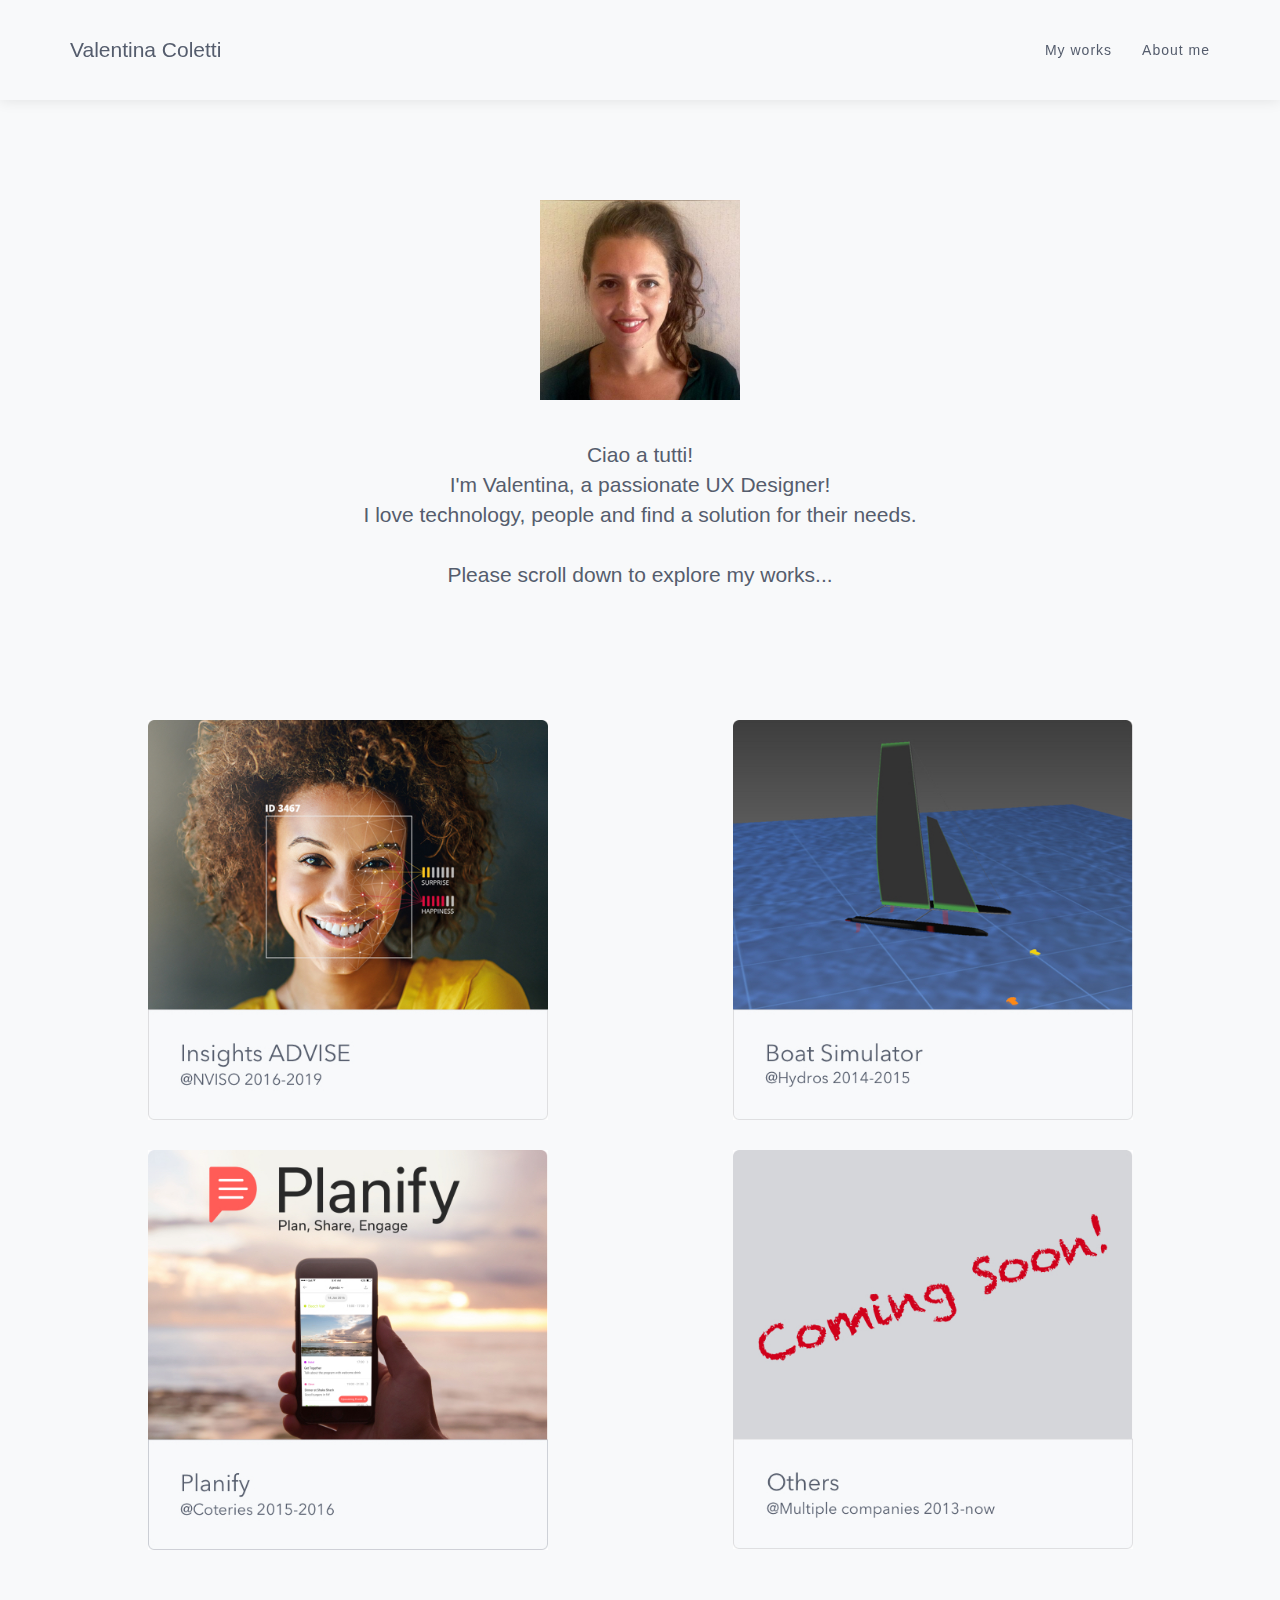
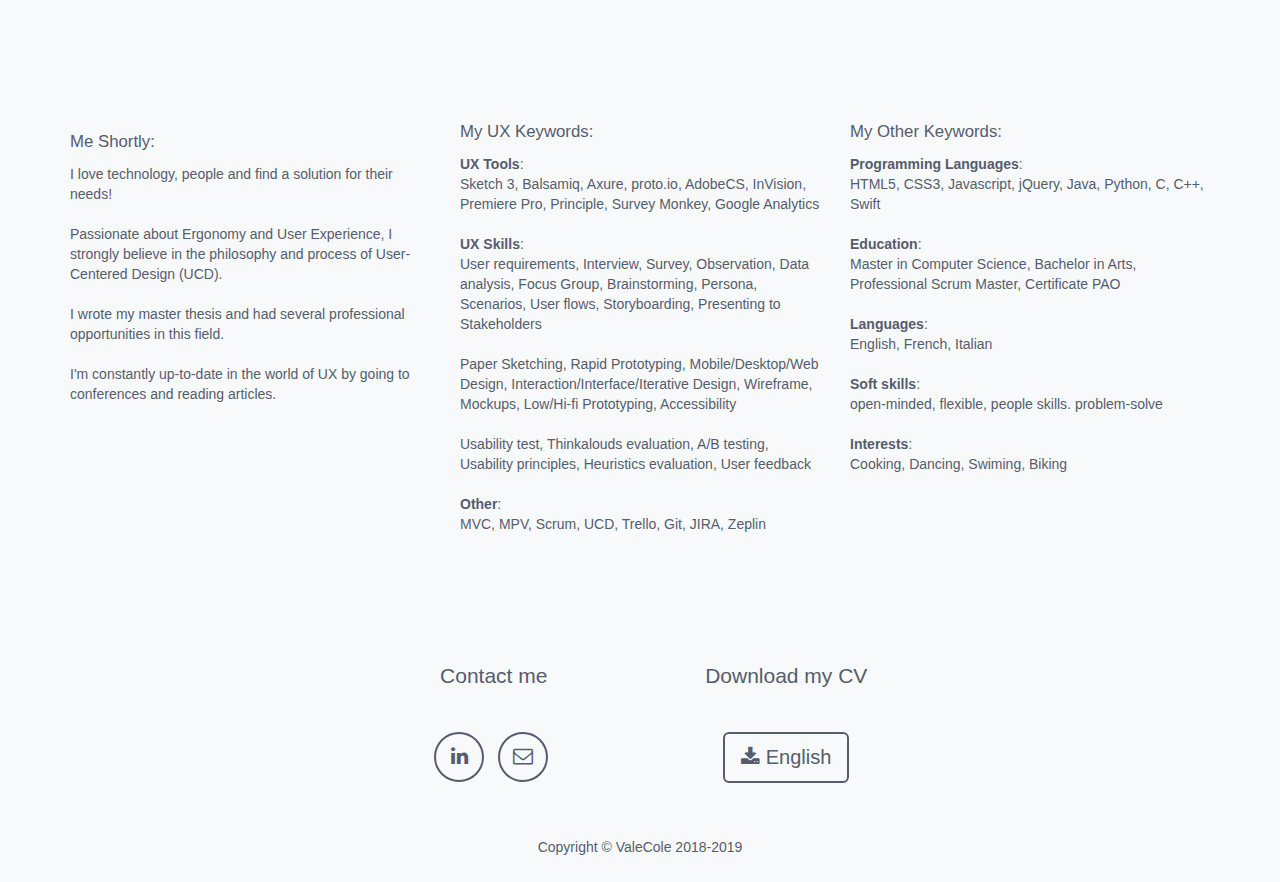
==== index.html @ 268b9daa "text correction" ====
<!DOCTYPE html>
<html lang="en">

<head>

    <meta charset="utf-8">
    <meta http-equiv="X-UA-Compatible" content="IE=edge">
    <meta name="viewport" content="width=device-width, initial-scale=1">
    <meta name="description" content="">
    <meta name="author" content="">

    <title>Valentina Coletti</title>

    <!-- Bootstrap Core CSS -->
    <link href="vendor/bootstrap/css/bootstrap.min.css" rel="stylesheet">

    <!-- Theme CSS -->
    <link href="css/freelancer.css" rel="stylesheet">

    <!-- Custom Fonts -->
    <link href="vendor/font-awesome/css/font-awesome.min.css" rel="stylesheet" type="text/css">
    <link href="https://fonts.googleapis.com/css?family=Montserrat:400,700" rel="stylesheet" type="text/css">
    <link href="https://fonts.googleapis.com/css?family=Lato:400,700,400italic,700italic" rel="stylesheet" type="text/css">

    <!-- HTML5 Shim and Respond.js IE8 support of HTML5 elements and media queries -->
    <!-- WARNING: Respond.js doesn't work if you view the page via file:// -->
    <!--[if lt IE 9]>
        <script src="https://oss.maxcdn.com/libs/html5shiv/3.7.0/html5shiv.js"></script>
        <script src="https://oss.maxcdn.com/libs/respond.js/1.4.2/respond.min.js"></script>
        <![endif]-->
    <script>
      (function(i,s,o,g,r,a,m){i['GoogleAnalyticsObject']=r;i[r]=i[r]||function(){
      (i[r].q=i[r].q||[]).push(arguments)},i[r].l=1*new Date();a=s.createElement(o),
      m=s.getElementsByTagName(o)[0];a.async=1;a.src=g;m.parentNode.insertBefore(a,m)
      })(window,document,'script','https://www.google-analytics.com/analytics.js','ga');

      ga('create', 'UA-87946985-1', 'auto');
      ga('send', 'pageview');
    </script>

    </head>

    <body id="page-top" class="index">

        <!-- Navigation -->
        <nav id="mainNav" class="navbar navbar-default navbar-fixed-top navbar-custom">
            <div class="container">
                <!-- Brand and toggle get grouped for better mobile display -->
                <div class="navbar-header page-scroll">
                    <button type="button" class="navbar-toggle" data-toggle="collapse" data-target="#bs-example-navbar-collapse-1">
                        <span class="sr-only">Toggle navigation</span>  <i class="fa fa-bars"></i>
                    </button>
                    <a class="navbar-brand" href="#page-top">Valentina Coletti</a>
                </div>

                <!-- Collect the nav links, forms, and other content for toggling -->
                <div class="collapse navbar-collapse" id="bs-example-navbar-collapse-1">
                    <ul class="nav navbar-nav navbar-right">
                        <li class="hidden">
                            <a href="#page-top"></a>
                        </li>
                        <li class="page-scroll">
                            <a href="#portfolio">My works</a>
                        </li>
                        <li class="page-scroll">
                            <a href="#about">About me</a>
                        </li>
                    </ul>
                </div>
                <!-- /.navbar-collapse -->
            </div>
            <!-- /.container-fluid -->
        </nav>

        <!-- Header -->
        <header>
            <div class="container">
              <div class="row">
                <div class="col-lg-12">
                  <div class="wrapper">
                    <img height="200" width="200" class="img-responsive" src="img/profile.png" alt="">
                  </div>
                </div>
              </div>
                <div class="row">
                    <div class="col-lg-12">
                        <div class="intro-text">
                          <br>
                                    <span class="name">Ciao a tutti! <br>
                                    I'm Valentina, a passionate UX Designer!<br>
                                    I love technology, people and find a solution for their needs.<br><br>
                                    Please scroll down to explore my works...
                                  </span>
                            </div>
                      </div>
                </div>
            </div>
        </header>

        <!-- Portfolio Grid Section -->
        <section id="portfolio">
            <div class="container">

                <div class="row">
                    <div class="col-xs-12 col-sm-6 portfolio-item">
                        <a href="#portfolioModal1" class="portfolio-link" data-toggle="modal">
                            <div class="caption">
                                <div class="caption-content">
                                    <i class="fa fa-search-plus fa-3x"></i>
                                </div>
                            </div>
                            <img src="img/tabs/nviso.jpg" class="img-responsive" alt="">
                        </a>
                    </div>
                    <div class="col-xs-12 col-sm-6 portfolio-item">
                        <a href="#portfolioModal2" class="portfolio-link" data-toggle="modal">
                            <div class="caption">
                                <div class="caption-content">
                                    <i class="fa fa-search-plus fa-3x"></i>
                                </div>
                            </div>
                            <img src="img/tabs/hydros.jpg" class="img-responsive" alt="">
                        </a>
                    </div>
                    <div class="col-xs-12 col-sm-6 portfolio-item">
                        <a href="#portfolioModal3" class="portfolio-link" data-toggle="modal">
                            <div class="caption">
                                <div class="caption-content">
                                    <i class="fa fa-search-plus fa-3x"></i>
                                </div>
                            </div>
                            <img src="img/tabs/planify.jpg" class="img-responsive" alt="">
                        </a>
                    </div>
                    <div class="col-xs-12 col-sm-6 portfolio-item">
                        <div class="portfolio-link">

                            <img src="img/tabs/others.jpg" class="img-responsive" alt="">
                        </div>
                    </div>
                </div>
            </div>
        </section>

        <!-- About Section -->
        <section class="success" id="about">
            <div class="container">
                <div class="row">
                    <div class="col-lg-12 text-center">
                        <br><br>
                    </div>
                </div>
                <div class="row">
                    <div class="col-lg-4">
                        <p>
                            <p>Me Shortly:</p>
                            I love technology, people and find a solution for their needs!<br><br>
                            Passionate about Ergonomy and User Experience, I strongly believe in the philosophy and process of User-Centered Design (UCD). <br><br>
                            I wrote my master thesis and had several professional opportunities in this field.<br><br>
                            I'm constantly up-to-date in the world of UX by going to conferences and reading articles.
                        </p>
                    </div>
                    <div class="col-lg-4">
                        <p>My UX Keywords:</p>
                        <b class="less">UX Tools</b>: <br>Sketch 3, Balsamiq, Axure, proto.io, AdobeCS, InVision, Premiere Pro, Principle, Survey Monkey, Google Analytics<br><br>
                        <b class="less">UX Skills</b>: <br>User requirements, Interview, Survey, Observation, Data analysis, Focus Group, Brainstorming, Persona, Scenarios, User flows, Storyboarding, Presenting to Stakeholders<br><br>
                        Paper Sketching, Rapid Prototyping, Mobile/Desktop/Web Design, Interaction/Interface/Iterative Design, Wireframe, Mockups, Low/Hi-fi Prototyping, Accessibility <br><br>
                        Usability test, Thinkalouds evaluation, A/B testing, Usability principles, Heuristics evaluation, User feedback<br><br>
                        <b class="less">Other</b>:<br> MVC, MPV, Scrum, UCD, Trello, Git, JIRA, Zeplin
                       </p>
                    </div>
                    <div class="col-lg-4">
                      <p>My Other Keywords:</p>
                      <b class="less">Programming Languages</b>:<br> HTML5, CSS3, Javascript, jQuery, Java, Python, C, C++, Swift<br><br>
                      <b class="less">Education</b>:<br> Master in Computer Science, Bachelor in Arts, Professional Scrum Master, Certificate PAO<br><br>
                      <b class="less">Languages</b>:<br> English, French, Italian<br><br>
                      <b class="less">Soft skills</b>:<br> open-minded, flexible, people skills. problem-solve<br><br>
                      <b class="less">Interests</b>:<br> Cooking, Dancing, Swiming, Biking<br><br>
                    </div>
            </div>
        </div>
    </section>

    <!-- Footer -->
    <footer class="text-center">
        <div class="footer-above">
            <div class="container">
                <div class="row">
                  <div class="col-lg-3">
                    </div>
                    <div class="col-lg-3">
                        <h3>Contact me</h3>
                        <ul class="list-inline">
                            <li>
                                <a href="https://ch.linkedin.com/in/valentina-coletti" target="_blank" class="btn-social btn-outline"><i class="fa fa-fw fa-linkedin"></i></a>
                            </li>
                            <li>
                                <a href="mailto:valentina.coletti14@gmail.com" class="btn-social btn-outline"><i class="fa fa-fw fa-envelope-o"></i></a>
                            </li>
                        </ul>
                    </div>

                    <div class="col-lg-3">
                       <h3>Download my CV</h3>
                       <a href="img/CV_Valentina_Coletti.pdf" target="_blank" class="btn btn-lg btn-outline">
                          <i class="fa fa-download"></i> English
                        </a>
                      </div>
                </div>
            </div>
        </div>
        <div class="footer-below">
            <div class="container">
                <div class="row">
                    <div class="col-lg-12">
                      <br>
                        Copyright &copy; ValeCole 2018-2019
                    </div>
                </div>
            </div>
        </div>
    </footer>

    <!-- Scroll to Top Button (Only visible on small and extra-small screen sizes) -->
    <div class="scroll-top page-scroll hidden-sm hidden-xs hidden-lg hidden-md">
        <a class="btn btn-primary" href="#page-top">
            <i class="fa fa-chevron-up"></i>
        </a>
    </div>

    <!-- Portfolio Modals -->
    <div class="portfolio-modal modal fade" id="portfolioModal1" tabindex="-1" role="dialog" aria-hidden="true">
        <div class="modal-content">
            <div class="close-modal" data-dismiss="modal">
                <div class="lr">
                    <div class="rl">
                    </div>
                </div>
            </div>
            <div class="container">
                <div class="row">
                    <div class="col-lg-8 col-lg-offset-2">
                        <div class="modal-body">

                          <div class="container">
                              <div class="row">
                                <div class="col-xs-12 col-sm-3">
                                  <img src="img/works/nviso/nviso1.jpg" class="img-responsive" alt="">
                                </div>
                                <div class="col-xs-12 col-sm-9">
                                  <h2>Insights ADVISE</h2>
                                  <h4>@NVISO </h4>
                                  <h4>EPFL Innovation Park (Lausanne, Switzerland)</h4>
                                  <h4>2016-2019</h4>
                                </div>
                              </div>
                            </div>

                            <hr>
                            <h5>THE COMPANY</h5>
                              <p>
                                <a href ="https://www.nviso.ai/">NVISO</a> is a company based at the EPFL Innovation Park of Lausanne (Switzerland). It provides AI solutions that can sense, comprehend and act upon human behavior using emotion analytics.<br>
                                One of the applications that was developed internally is <a href ="https://www.nviso.ai/en/insights-advise">Insights ADVISE</a>. It a unique fintech solution that uses AI and an ordinary webcam or smartphone to capture facial expressions in real-time as users watch a video about a variety of financial issues. At the end of the experience, it delivers a personalized report that allows users (investors and financial advisors) to make better financial decisions based on how investors feel about their finances.
                                <br>
                                It was successfully deployed by the Bank of New Zealand. Over 200,000 people, more than six percent of the country’s adult population, participated. After the project was finished, there were significant improvements: the bank rose from fifth place to second in the national rankings in terms of being considered a good place for clients to manage their money.
                              </p>
                              <br>
                              <h5>THE OBJECTIVE</h5>
                              <p>
                                Insights ADVISOR, previously named EmotionAdvisor, was a Flash-based web application composed of one element called “Experience”. The users could answer a few simple questions about themselves and their priorities and watch a short video while the system captured their facial expressions. At the end the system created their personalized report, which they could either keep to themselves, or share with their advisor.<br>
                                The objective of NVISO was to take EmotionAdvisor to the next level by providing a more complete fintech solution where companies could manage the data collected from their clients and generate leads. A client (an American company of financial advisors) was interested in investing time, budget and their expertise to develop the product with NVISO.
                              </p>
                              <br>
                              <h5>MY ROLE</h5>
                              <p>
                                I was hired to help NVISO conceive the user experience of the new version of EmotionAdvisor and to manage the project, including interaction with all stakeholders (target users, client, developers, marketing team, graphic designer and so on).
                              </p>
                              <br>
                              <h5>THE TEAM</h5>
                              <p>
                                The project team varied over time but on average it was composed of a graphic designer, eight developers, one QA, three marketing, a technical project manager and myself. Most of the team was working remotely. I was the only one responsible for the UX aspect. Only few people knew a little what UX design is about.
                              </p>
                              <br>
                              <h5>THE APPROACH</h5>
                              <p>
                                To accomplish my tasks, I put in place the User-Centered Design (UCD) process in Scrum methodology with the help of JIRA management tool.
                              </p>
                              <br>
                              <h6>User Research</h6>
                              <p>
                                I began the project when the clients and NVISO had already some ideas on the needs and features the new version of EmotionAdvisor had to have. The first phase was mainly discussions with client and some target users about the features to add. We had multiple conference calls and whiteboarding sessions.<br>
                                Final target users were clients (investors), financial advisors and the financial companies (such as banks, financial advisor groups, insurances and so on).
                                <br>
                                After going through all of their feature requests, we were able to identify their most important needs and could finally define the use cases, scenarios and user flows which were used as the reference to focus and develop features.
                                <br><br>
                                Here some examples:
                                <br><br>
                                <div class="container">
                                    <div class="row">
                                      <div class="col-xs-12 col-sm-7">
                                        <img src="img/works/nviso/nviso2.jpg" alt="" class="img-responsive">
                                      </div>
                                    </div>
                                    <div class="row">
                                      <div class="col-xs-12 col-sm-7">
                                        <img src="img/works/nviso/nviso3.jpg" alt="" class="img-responsive">
                                      </div>
                                    </div>
                                    <div class="row">
                                      <div class="col-xs-12 col-sm-7">
                                        <img src="img/works/nviso/nviso4.jpg" alt="" class="img-responsive">
                                      </div>
                                    </div>
                                </div>
                              </p>
                              <br>
                              <h6>Prototyping</h6>
                              <p>
                                From the previous findings I began to create wireframes and prototypes with MS Visio, Sketch, Adobe Suite, InVision and proto.io. As I was constantly in contact with each stakeholder, I was able to create a proposal that considered each aspect: business requirements, as well astechnical feasibility and limitations. The wireframes/prototypes were the visual basics where we could begin the discussion and that made sure that each stakeholder was on the same line.
                                <br><br>
                                Here some examples:
                                <br><br>
                                <div class="container">
                                    <div class="row">
                                      <div class="col-xs-12 col-sm-7">
                                        <img src="img/works/nviso/nviso5.jpg" alt="" class="img-responsive">
                                      </div>
                                    </div>
                                    <div class="row">
                                      <div class="col-xs-12 col-sm-7">
                                        <img src="img/works/nviso/nviso6.jpg" alt="" class="img-responsive">
                                      </div>
                                    </div>
                                    <div class="row">
                                      <div class="col-xs-12 col-sm-7">
                                        <img src="img/works/nviso/nviso7.jpg" alt="" class="img-responsive">
                                      </div>
                                    </div>
                                    <div class="row">
                                      <div class="col-xs-12 col-sm-7">
                                        <img src="img/works/nviso/nviso8.jpg" alt="" class="img-responsive">
                                      </div>
                                    </div>
                                    <div class="row">
                                      <div class="col-xs-12 col-sm-7">
                                        <img src="img/works/nviso/nviso9.jpg" class="img-responsive">
                                      </div>
                                    </div>
                                    <div class="row">
                                      <div class="col-xs-12 col-sm-7">
                                        <img src="img/works/nviso/nviso10.jpg" alt="" class="img-responsive">
                                      </div>
                                    </div>
                                    <div class="row">
                                      <div class="col-xs-12 col-sm-7">
                                        <img src="img/works/nviso/nviso11.jpg" alt="" class="img-responsive">
                                      </div>
                                    </div>
                                </div>
                              </p>
                              <br>
                              <h6>User Evaluations</h6>
                              <p>
                                I organized multiple user evaluation sessions in different ways such as remotely, in a bank and in the office. The user flows were tested by the target users with clickable prototypes created in proto.io.
                                <br><br>
                                Here a small example:
                                <div class="embed-responsive embed-responsive-16by9">
                                  <iframe class="embed-responsive-item" src="img/works/nviso/nvisoEvaluation.mp4" allowfullscreen></iframe>
                                  <script type="text/javascript">
                                  /* play video twice as fast */
                                  document.getElementById("nvisoEvaluation").playbackRate = 2.0;
                                  </script>
                                </div>
                                <br><br>
                                <p>
                                They accomplished tasks while think-aloud and at the end I asked questions. In this way, I could collect feedbacks which were a precious resource that helped me to improve the prototype for the next iteration.
                              </p>
                              <br>
                              <h6>Development and final product</h6>
                              <p>
                                Each time a prototype was agreed, I had contact with the graphic designer who created a pixel perfect PSD file (Photoshop). The latter was part of the package that was transmitted to the developers along with the specifications of it. Before they began to develop, I made them a presentation of the whole piece of system that they were about to develop to make sure they understood what was required. Then, during the development, I was in regular contact with them to answer questions and make a clear and neat description before they dived into the details.
                                <br><br>
                                Here some screenshots of the final product:
                                <br><br>
                                <div class="container">
                                    <div class="row">
                                      <div class="col-xs-12 col-sm-7">
                                        <img src="img/works/nviso/nviso12.jpg" alt="" class="img-responsive">
                                      </div>
                                    </div>
                                    <div class="row">
                                      <div class="col-xs-12 col-sm-7">
                                        <img src="img/works/nviso/nviso13.jpg" alt="" class="img-responsive">
                                      </div>
                                    </div>
                                    <div class="row">
                                      <div class="col-xs-12 col-sm-7">
                                        <img src="img/works/nviso/nviso14.jpg" alt="" class="img-responsive">
                                      </div>
                                    </div>
                                    <div class="row">
                                      <div class="col-xs-12 col-sm-7">
                                        <img src="img/works/nviso/nviso15.jpg" alt="" class="img-responsive">
                                      </div>
                                    </div>
                                    <div class="row">
                                      <div class="col-xs-12 col-sm-7">
                                        <img src="img/works/nviso/nviso16.jpg" alt="" class="img-responsive">
                                      </div>
                                    </div>
                                    <div class="row">
                                      <div class="col-xs-12 col-sm-7">
                                        <img src="img/works/nviso/nviso17.jpg" alt="" class="img-responsive">
                                      </div>
                                    </div>
                                    <div class="row">
                                      <div class="col-xs-12 col-sm-7">
                                        <img src="img/works/nviso/nviso18.jpg" alt="" class="img-responsive">
                                      </div>
                                    </div>
                                </div>
                              </p>
                              <br>
                              <h5>OUTCOME</h5>
                              <p>
                                EmotionAdvisor upper version is now called <a href ="https://insightsadvisedemo.nviso.ai">Insights ADVISE</a>. It has additional components other than the initial “Experience”: Dashboards, Landing Page, iOS app, Email and multiple Reports. It is currently ready to be deployed and used by the members of the American company that invested in its development.
                              </p>
                              <br>
                              <h5>LEARNINGS</h5>
                              <p>
                                <b class="lessless">Raise awareness about UX.</b><br>
                                In this project, a big challenge for me was to be sure that UX design was considered and accepted by the other members of the team as they had never had occasion to include it in their projects in the past. They cared about the project as much as I did and they wanted to be convinced about what everybody’s efforts actually contributed to the product. It took some months of concrete examples to convince the team about the positive impact of UX. This motivated me to make more efforts, to be humble and confident. Furthermore, it was a good exercise before pitching to the other stakeholders such as the client, sometimes not convinced about proposals that were different from what they expected. Thanks to the concrete arguments found from users’ feedbacks, we could easily find a solution that fitted for all parties.
                                <br><br>
                                <b class="lessless">Importance of visual support.</b><br>
                                One key learning is always using visual representation of what I am talking about. only in this way could the discussion with multiple people (meaning different personalities, point of views, brains, experiences, roles,…) be efficient and productive.
                                <br><br>
                                <b class="lessless">Development of adaptable communication.</b><br>
                                 Working for NVISO allowed me to develop some skills that are related to my personality and my work attitude. In fact, thanks to my social and communicative nature and to my technical knowledge, I could efficiently collaborate with people that have different job positions than mine such as developers, graphic designers, QA, marketing, and also with clients with whom I also practiced presenting and defending my proposals.
                                <br><br>
                                <b class="lessless">Dubai.</b><br>
                                 With NVISO I had also the great opportunity to go to Dubai (United Arab Emirates) where I could help the marketing team develop the business in the Middle East, while at the same time keep on developing Insights ADVISE.
                              </p>
                              <br>
                                  <div class="row">
                                      <img src="img/works/nviso/nviso19.jpg" alt="" class="img-responsive center">
                                  </div>
                            </div>
                    </div>
                </div>
            </div>
        </div>
    </div>
</div>
<div class="portfolio-modal modal fade" id="portfolioModal2" tabindex="-1" role="dialog" aria-hidden="true">
    <div class="modal-content">
        <div class="close-modal" data-dismiss="modal">
            <div class="stick">
              <div class="lr">
                  <div class="rl">
                  </div>
              </div>
            </div>
        </div>
        <div class="container">
            <div class="row">
                <div class="col-lg-8 col-lg-offset-2">
                    <div class="modal-body">

                      <div class="container">
                          <div class="row">
                            <div class="col-xs-12 col-sm-3">
                              <img src="img/works/hydros/hydros1.jpg" alt="" class="img-responsive">
                            </div>
                            <div class="col-xs-12 col-sm-9">
                              <h2>BOAT SIMULATOR</h2>
                              <h4>@Hydros Innovation</h4>
                              <h4>EPFL Innovation Park (Lausanne, Switzerland)</h4>
                              <h4>2014-2015</h4>
                            </div>
                          </div>
                        </div>

                        <hr>
                        <h5>THE COMPANY</h5>
                          <p>
                            <a href ="http://www.hydros.ch">Hydros Innovation</a> is a company based at the EPFL Innovation Park of Lausanne (Switzerland) specialized in the energy efficiency of ships. Its team of engineers and mathematicians developed a software in C++, a boat simulator (please have a look   <a href ="http://www.hydros.ch/en/hydros-innovation/expertise/item/static-and-dynamic-simulation.html">here</a> and <a href ="http://www.hydros.ch/en/hydros-innovation/expertise/item/software-design.html">here</a>), that helped them save time in design quality. Thanks to this expertise, Hydros has been present at the America's Cup since 2011.
                          </p>
                          <br>
                          <h5>THE OBJECTIVE</h5>
                          <p>
                            The boat simulator had already a user interface but there were usability problems. A clear example was the fact that when naval architects or engineers had simply to modify a parameter of the boat (i.e. the sail height), they needed to open a very long XML file, find the tag representing the right parameter, modify it, save the file and recompile it.
                            </p>
                            <div class="row">
                              <div class="col-xs-12 col-sm-12">
                                <img src="img/works/hydros/hydros2.jpg" alt="" class="img-responsive center">
                                </div>
                            </div>
                            <p>
                            This was clearly feasible if they were dealing with one or two modifications of a simple boat, but when it was a matter of more modifications and of a complex boat, which was the most common case, it was easily causing mistakes and big waste of time.
                            <br>
                            Then, the more the software evolved, the more functionalities were added and the existing one were improved.
                            Another issue was that the boat simulator interface was written in a complicated development library (WxWidget) with little documentation and poorly maintained.
                          </p>
                          <br>
                          <h5>MY ROLE</h5>
                          <p>
                            I was hired to redesign the boat simulator user interface in terms of UX to help the users to use it in a performant and quick way. In addition, my task was also to change its development library (Qt).
                          </p>
                          <br>
                          <h5>THE TEAM</h5>
                          <p>
                            The Boat Design Team was composed by naval engineers, naval architects and mathematicians with programming skills. One person was responsible for the implementation of the boat simulator and I was the only one responsible for the UX aspect. The team had a vague idea about UX design. We were working in an open space office.
                          </p>
                          <br>
                          <h5>THE APPROACH</h5>
                          <p>
                            To accomplish my tasks, I put in place the User-Centered Design (UCD) process in Scrum methodology to be focused on creating an MVP that met the user’s core need. In fact, I created 2-weeks sprints that covered the whole project (with plenty of post-it, yeah!). But before all, I introduced UX Design to my colleagues to raise their awareness of it. This created a very constructive mindset for the positive achievement of the project.
                          </p>
                          <br>
                          <h6>User Research</h6>
                          <p>
                            I began to know the users and their needs by using methods such as individual interviews, focus group and observation. As the final users were literally my “deskmate”, I fortunately had easy access to their daily work. In fact, I observed and followed physically the design process from the start to the end. This allowed me to understand the users, their needs and problems. Then, throughout the project, I organized iterative focus group and individual interviews to clear doubts and go into details.
                            The target users were senior, junior and apprentice naval engineers and architects.
                            <br>
                            To identify what we needed to accomplish, we started out by assembling a focus group of the target users. After going through all of their feature requests, we were able to identify their most important needs and key pain points.
                          </p>
                          <br>
                          <h6>Prototyping</h6>
                          <p>
                            From the key specifications that had to be included, we began to map out the user flows during participatory design with plenty of sketches in paper and pen. Then, we identified the most relevant features that had to be of immediate access. This allowed me to begin to propose the first wireframes in Balsamiq.
                            <br><br>
                            Here some examples:
                            <div class="container">
                                <div class="row">
                                  <div class="col-xs-12 col-sm-7">
                                    <img src="img/works/hydros/hydros3.jpg" alt="" class="img-responsive">
                                  </div>
                                </div>
                                <div class="row">
                                  <div class="col-xs-12 col-sm-7">
                                    <img src="img/works/hydros/hydros4.jpg" alt="" class="img-responsive">
                                  </div>
                                </div>
                            </div>
                          </p>
                          <br>
                          <h6>User Evaluations</h6>
                          <p>
                            To realize more concretely whether the workflow of the features in the wireframes were usable for the target users, I created several clickable prototypes. Those where used during user evaluation sessions where the user had to accomplish some tasks and think-aloud while performing them. In the meanwhile, I was there to observe the interaction between the user and the system. I made sure that the user understood that I wasn’t there to judge him/her but the system. After each session, I had the possibility to interview the users and collect feedbacks to improve further the wireframe. As the company was periodically hiring apprentices and they were using the boat simulator for their project in the company, I had constant feedback from multiple people that didn’t develop the software. This was also a precious resource for me from a fresh mind.
                            <br><br>
                            Here a small example:
                            <div class="row">
                                <div class="col-xs-3 col-sm-2">
                                    <video width="auto" height="450" id="nvisoEvaluation" controls>
                                        <source src="img/works/hydros/hydrosEvaluation.mp4" type="video/mp4">
                                            Your browser does not support the video tag.
                                        </video>
                                        <script type="text/javascript">
                                        /* play video twice as fast */
                                        document.getElementById("nvisoEvaluation").playbackRate = 2.0;
                                        </script>
                                    </div>
                                </div>

                          <br>
                          <h6>Development and final product</h6>
                          <p>
                            As I was working as UX designer and software developer in an agile way, I made sure that for each sprint, except the user research period at the beginning, some features were prototyped, tested and implemented.
                            <br>
                            In this project I didn’t need a graphic designer as Qt library already provided a standard design.
                            <br><br>
                            Here some screenshots of the final product:
                          </p>
                          <div class="container">
                              <div class="row">
                                <div class="col-xs-12 col-sm-7">
                                  <img src="img/works/hydros/hydros5.jpg" alt="" class="img-responsive">
                                </div>
                              </div>
                              <div class="row">
                                <div class="col-xs-12 col-sm-7">
                                  <img src="img/works/hydros/hydros6.jpg" alt="" class="img-responsive">
                                </div>
                              </div>
                              <div class="row">
                                <div class="col-xs-12 col-sm-7">
                                  <img src="img/works/hydros/hydros7.jpg" alt="" class="img-responsive">
                                </div>
                              </div>
                              <div class="row">
                                <div class="col-xs-12 col-sm-7">
                                  <img src="img/works/hydros/hydros8.jpg" alt="" class="img-responsive">
                                </div>
                              </div>
                              <div class="row">
                                <div class="col-xs-12 col-sm-7">
                                  <img src="img/works/hydros/hydros9.jpg" alt="" class="img-responsive">
                                </div>
                              </div>
                          </div>
                          <br>
                          <h5>OUTCOME</h5>
                          <p>
                            The new user interface was well received within the company; it helped target users to work more efficiently and with less frustration. Furthermore, the simulator developed by Hydros has been chosen for the dynamic simulation and the performance prediction of the Italian flying catamarans (Luna Rossa) of the 35th America's Cup in 2017.
                          </p>
                          <br>
                          <h5>LEARNINGS</h5>
                          <p>
                            <b class="lessless">Responsability - Proactiveness - Organisazion.</b><br>
                            This was my first professional project, during the end and right after my Master degree. I realized that this was a great opportunity to begin with a project where I had two caps - UX designer and software engineer – I was the only responsible for both aspects.
                            <br>
                            Moreover, I had the target users next to my office chair, which is not a usual scenario. These conditions helped me to quickly take responsibility, be proactive and organized, efficiently observe target users and have a flexible mindset to learn a discipline that is completely different from mine. Skills that I perpetually and happily still use in my career.
                            <br><br>
                            <b class="lessless">Enjoy sailing.</b><br>
                            I had the chance to discover the calm and nature with a sailing boat in the middle of the Geneva Lake and Mediterranean sea. This contributed to make this experience amazing!
                            <br>
                            </p>
                            <div class="container">
                              <div class="row">
                                <div class="col-xs-12 col-sm-6">
                                  <img src="img/works/hydros/hydros10.jpg" class="img-responsive center">
                                  </div>
                              </div>
                            </div>
                          </div>
                </div>
            </div>
        </div>
    </div>
</div>
<div class="portfolio-modal modal fade" id="portfolioModal3" tabindex="-1" role="dialog" aria-hidden="true">
    <div class="modal-content">
        <div class="close-modal" data-dismiss="modal">
            <div class="lr">
                <div class="rl"></div>
            </div>
        </div>
        <div class="container">
            <div class="row">
                <div class="col-lg-8 col-lg-offset-2">
                    <div class="modal-body">
                      <div class="container">
                              <div class="row">
                                <div class="col-xs-12 col-sm-3">
                                  <img src="img/works/coteries/coteries1.jpg" alt="" class="img-responsive">
                                </div>
                                <div class="col-xs-12 col-sm-9">
                                  <h2>PLANIFY.IO</h2>
                                  <h4>@Coteries</h4>
                                  <h4>EPFL Innovation Park (Lausanne, Switzerland)</h4>
                                  <h4>2015-2016</h4>
                                </div>
                              </div>
                            </div>
                            <hr>
                            <h5>THE COMPANY</h5>
                              <p>
                                <a href ="https://coteries.com/">Coteries</a> is a digital agency providing web and native mobile application (iOS, Android, Windows) development services, as well as UX (User Experience) and UI (User Interface) services and digital marketing services. It is based at the EPFL Innovation Park of Lausanne (Switzerland).
                                One of the applications developed is <a href ="https://planify.io/">Planify.io</a>, a group travel planning solution, allowing tour organizers to save time while designing attractive and complex itineraries.
                              </p>
                              <br>
                              <h5>THE OBJECTIVE</h5>
                              <p>
                                Coteries wanted to build a new and easier way to organize and plan group trips avoiding the hassle of numerous email and calls exchanges and overwhelming amounts of papers. The idea was to have a web manager where the organizer would design and fill the itinerary in a structured way and also invite contributors to collectively edit the plan.<br>
                                Then, the organizer should be able to easily share the travel itinerary with the participants in multiple ways (Planify mobile application, PDF or paper brochure). Furthermore, the travel itinerary would be always up-to-date, with all content automatically updated in the mobile app.
                              </p>
                              <br>
                              <h5>MY ROLE</h5>
                              <p>
                                I was hired to create the user experience of Planify, especially for the web manager.
                              </p>
                              <br>
                              <h5>THE TEAM</h5>
                              <p>
                                The team was composed of two developers, two graphic designers, one person from the marketing department and myself for UX. The team had a good idea about UX design. We were working in an open space office.
                              </p>
                              <br>
                              <h5>THE APPROACH</h5>
                              <p>
                                I used User-Centered Design (UCD) process to develop the user experience and we integrated it in sprints (Scrum) during which we created MVP.
                              </p>
                              <br>
                              <h6>User Research</h6>
                              <p>
                                When I began the project, Coteries had already done some research regarding the target users and their needs for the web manager. They were organizers of tours (holidays, business trips, student trips, private trips, …) or of events (conferences, regattas, workshops, concerts…).
                              </p>
                              <br>
                              <h6>Prototyping</h6>
                              <p>
                                A few focus groups were organized where were invited professional organizers that helped me create wireframes. They also confirmed and developed the needs we had found in the previous phase. We had whiteboards, post-its and pens that helped us to explore together the ideas which I translated in Sketch and proto.io and reworked again with the target users.
                                <br><br>
                                Here an example:
                                <br>
                                <div class="container">
                                    <div class="row">
                                      <div class="col-xs-12 col-sm-7">
                                        <img src="img/works/coteries/coteries2.jpg" alt="" class="img-responsive">
                                      </div>
                                    </div>
                                </div>
                              </p>
                              <br>
                              <h6>User Evaluations</h6>
                              <p>
                                From the wireframes, I created clickable prototypes intended for usability tests. As there was little time to iterate the prototypes many times and as the users could have been anyone that would like to organize a trip, I asked random people near our office to spend just ten minutes to test the new web application imagining that they would create a private trip or a conference or a business trip. With just a few testers, I could quickly identify the major usability issues and correct them. In this way, we had the possibility to advance on our sprints of only two weeks.
                              </p>
                              <br>
                              <h6>Development and final product</h6>
                              <p>
                                Within the team, there was a good communication and organization on the things to do as we were just a few people and were located in the same office. This was very helpful, and we could reach a first version of the product efficiently. Other than the web manager, Planify is also available as a mobile application (for the participants of the trip). The latter was developed in parallel to the web manager, which allowed the user experience to be thought in a complete/holistic way.
                              </p>
                              <br>
                              <h5>OUTCOME</h5>
                              <p>
                                First version of Planify was successfully tested with Coterie’s biggest customer, that was planning a “Top Executives Learning Tour” to Silicon Valley.
                                <br><br>
                                Here some examples of the final product:><br>
                                </p>
                                <div class="container">
                                    <div class="row">
                                      <div class="col-xs-12 col-sm-4">
                                        <img src="img/works/coteries/coteries3.jpg" alt="" class="img-responsive">
                                        </div>
                                        <div class="col-xs-12 col-sm-4">
                                        <img src="img/works/coteries/coteries4.jpg" alt="" class="img-responsive">
                                      </div>
                                    </div>

                                    <div class="row">
                                      <div class="col-xs-12 col-sm-4">
                                        <img src="img/works/coteries/coteries5.jpg" alt="" class="img-responsive">
                                      </div>
                                      <div class="col-xs-12 col-sm-4">
                                        <img src="img/works/coteries/coteries6.jpg" alt="" class="img-responsive">
                                      </div>
                                </div>
                                  </div>
                              <br>
                              <h5>LEARNINGS</h5>
                              <p>
                                <b class="lessless">Focus on priorities.</b><br>
                                While creating Planify, we easily fell into the temptation to go too far with our fantasy. As this project was short on time, I couldn’t make long sessions of prototyping and usability tests with users to test all our ideas. Thus, I learned to go straight to the point, meaning to focus on the priorities and on our principal objectives.
                                <br><br>
                                <b class="lessless">Few people for biggest usability issues.</b><br>
                                I realized that when you don’t have too much time and little target users at your disposal, only 3-4 people can be enough to spot the biggest usability problems on the prototype.
                                <br>
                              </p>
                            </div>
                </div>
            </div>
        </div>
    </div>
</div>
<div class="portfolio-modal modal fade" id="portfolioModal4" tabindex="-1" role="dialog" aria-hidden="true">
    <div class="modal-content">
        <div class="close-modal" data-dismiss="modal">
            <div class="lr">
                <div class="rl">
                </div>
            </div>
        </div>
        <div class="container">
            <div class="row">
                <div class="col-lg-8 col-lg-offset-2">
                    <div class="modal-body">
                        <h2>Final products</h2>
                        <hr class="star-primary">
                        <p>
                            <h4>Description</h4>
                            In this section you can see some of the final products that have iteratively been developed following the UX/UI design process.
                        </br>
                    </p>
                    <br>
                    <div class="embed-responsive embed-responsive-16by9">
                      <iframe class="embed-responsive-item" src="img/projects/Hydros/simuUtilisation.mp4" allowfullscreen></iframe>
                      <script type="text/javascript">
                      /* play video twice as fast */
                      document.getElementById("simu_hydros_video").playbackRate = 2.0;
                      </script>
                    </div>
                        <section id="final">
                            <div class="container">
                             <div class="row">
                                <div class="col-sm-8">
                                    <img src="img/phases/Final_product/GeometryHD.png" alt="" class="img-responsive">
                                </div>
                            </div>
                            <div class="row">
                                <div class="col-sm-8">
                                    <img src="img/phases/Final_product/simulationMoteur.jpg" alt="" class="img-responsive">
                                </div>
                            </div>
                            <div class="row">
                                <div class="col-sm-8">
                                    <img src="img/phases/Final_product/VPP.png" alt="" class="img-responsive">
                                </div>
                            </div>
                            <div class="row">
                                <div class="col-sm-8">
                                    <img src="img/phases/Final_product/planify.png" alt="" class="img-responsive">
                                </div>
                            </div>
                            <div class="row">
                                <div class="col-sm-8">
                                    <img src="img/phases/Final_product/emotionadvisor_2.png" alt="" class="img-responsive">
                                </div>
                            </div>
                            <div class="row">
                                <div class="col-sm-8">
                                    <img src="img/phases/Final_product/emotionadvisor_3.png" alt="" class="img-responsive">
                                </div>
                            </div>
                        </div>
                    </section>
                    <br><br>
                </div>
            </div>
        </div>
    </div>
</div>
</div>

<!-- jQuery -->
<script src="vendor/jquery/jquery.min.js"></script>

<!-- Bootstrap Core JavaScript -->
<script src="vendor/bootstrap/js/bootstrap.min.js"></script>

<!-- Plugin JavaScript -->
<script src="js/jquery.easing.min.js"></script>

<!-- Theme JavaScript -->
<script src="js/freelancer.min.js"></script>

</body>

</html>
---- css/freelancer.css ----
/*!
 * Start Bootstrap - Freelancer v1.1.0 (http://startbootstrap.com/template-overviews/freelancer)
 * Copyright 2013-2016 Start Bootstrap
 * Licensed under MIT (https://github.com/BlackrockDigital/startbootstrap/blob/gh-pages/LICENSE)
 */
body {
  font-family: 'Avenir Next', Helvetica, Arial, sans-serif;
  overflow-x: hidden;
}
p {
  font-size: 1.2em;
}
p.small {
  font-size: 16px;
}
b.less {
  font-weight: 600;
}
b.lessless {
  font-weight: 500;
}

a,
a:hover,
a:focus,
a:active,
a.active {
  color: #18BC9C;
  outline: none;
}
h1,
h2,
h3 {
  font-family: "Avenir Next", "Avenir Next", Helvetica, Arial, sans-serif;
  font-weight: 400;
}
h4 {
  text-transform: none ;
}
h5 {
  text-transform: none ;
  font-size: 20px;
}
h6 {
  text-transform: uppercase;
  font-weight: 600;
  font-size: 16px;
}
hr.star-light,
hr.star-primary {
  padding: 0;
  border: none;
  border-top: solid 3px;
  text-align: center;
  max-width: 90px;
  margin: 25px auto 30px;
}

hr.star-light:after,
hr.star-primary:after {
  content: "";
  font-family: FontAwesome;
  display: inline-block;
  position: relative;
  top: -0.8em;
  font-size: 2em;
  padding: 0 0.25em;
}
hr.star-light {
  border-color: #555d6d;
}
hr.star-light:after {
  background-color: #18BC9C;
  color: #555d6d;
}
hr.star-primary {
  border-color: #555d6d;
}
hr.star-primary:after {
  background-color: white;
  color: #2C3E50;
}
.img-centered {
  margin: 0 auto;
}
header {
  text-align: center;
  background: #f8f9fa;
  color: #555d6d;
}
header .container {
  padding-top: 100px;
  padding-bottom: 50px;
}
header img {
  display: block;
  margin: 0 auto 20px;
}
header .intro-text .name {
  display: block;
  font-family: "Avenir Next", "Avenir Next", Helvetica, Arial, sans-serif;
  text-transform: none;
  font-weight: 400;
  text-align: center;
}
header .intro-text .skills {
  font-size: 1.5em;
  font-weight: 400;
  text-align: left;
}
@media (min-width: 768px) {
  header .container {
    padding-top: 200px;
    padding-bottom: 80px;
  }
  header .intro-text .name {
    font-size: 1.5em;
  }
  header .intro-text .skills {
    font-size: 1.2em;
    text-align: left;
  }
}
.navbar-custom {
  background: #f8f9fa;
  font-family: "Avenir Next", "Avenir Next", Helvetica, Arial, sans-serif;
  font-weight: 400;
  border: none;
  box-shadow: 0 0px 14px 0px rgba(0, 0, 0, 0.1);
}
.navbar-custom a:focus {
  outline: none;
}
.navbar-custom .navbar-brand {
  color: #555d6d;
}
.navbar-custom .navbar-brand:hover,
.navbar-custom .navbar-brand:focus,
.navbar-custom .navbar-brand:active,
.navbar-custom .navbar-brand.active {
  color: #555d6d;
}
.navbar-custom .navbar-nav {
  letter-spacing: 1px;
}
.navbar-custom .navbar-nav li a {
  color: #555d6d;
}
.navbar-custom .navbar-nav li a:hover {
  outline: none;
}
.navbar-custom .navbar-nav li a:focus,
.navbar-custom .navbar-nav li a:active {
  color: #555d6d;
}
.navbar-custom .navbar-nav li.active a {
  color: #555d6d;
  background: #f8f9fa;
}
.navbar-custom .navbar-nav li.active a:hover,
.navbar-custom .navbar-nav li.active a:focus,
.navbar-custom .navbar-nav li.active a:active {
  color: #555d6d;
  background: #f8f9fa;
}
.navbar-custom .navbar-toggle {
  color: #555d6d;
  text-transform: uppercase;
  font-size: 2.4rem;
  border-color: white;
}
.navbar-custom .navbar-toggle:hover,
.navbar-custom .navbar-toggle:focus {
}
@media (min-width: 768px) {
  .navbar-custom {
    padding: 25px 0;
    -webkit-transition: padding 0.3s;
    -moz-transition: padding 0.3s;
    transition: padding 0.3s;
  }
  .navbar-custom .navbar-brand {
    font-size: 1.5em;
    -webkit-transition: all 0.3s;
    -moz-transition: all 0.3s;
    transition: all 0.3s;
  }
  .navbar-custom.affix {
    padding: 10px 0;
  }
  .navbar-custom.affix .navbar-brand {
    font-size: 1.5em;
  }
}
section {
  padding: 50px 0;
}
section h2 {
  margin: 0;
  font-size: 3em;
}
section.success {
  background: #f8f9fa;
  color: #555d6d;
}
@media (max-width: 767px) {
  section {
    padding: 75px 0;
  }
  section.first {
    padding-top: 75px;
  }
}
#portfolio  {
  background: #f8f9fa ;
}
#portfolio .portfolio-item {
  margin: 0 0 15px;
  right: 0;
}
#portfolio .portfolio-item .portfolio-link {
  display: block;
  position: relative;
  max-width: 400px;
  margin: 0 auto;
}
#portfolio .portfolio-item .portfolio-link .caption {
  background: rgba(44, 62, 80, 0.4);
  position: absolute;
  width: 100%;
  height: 100%;
  opacity: 0;
  transition: all ease 0.5s;
  -webkit-transition: all ease 0.5s;
  -moz-transition: all ease 0.5s;
}
#portfolio .portfolio-item .portfolio-link .caption:hover {
  opacity: 1;
}
#portfolio .portfolio-item .portfolio-link .caption .caption-content {
  position: absolute;
  width: 100%;
  height: 20px;
  font-size: 20px;
  text-align: center;
  top: 50%;
  margin-top: -12px;
  color: white;
}
#portfolio .portfolio-item .portfolio-link .caption .caption-content i {
  margin-top: -12px;
}
#portfolio .portfolio-item .portfolio-link .caption .caption-content h3,
#portfolio .portfolio-item .portfolio-link .caption .caption-content h4 {
  margin: 0;
}
#portfolio * {
  z-index: 2;
}
@media (min-width: 767px) {
  #portfolio .portfolio-item {
    margin: 0 0 30px;
  }
}
.floating-label-form-group {
  position: relative;
  margin-bottom: 0;
  padding-bottom: 0.5em;
  border-bottom: 1px solid #eeeeee;
}
.floating-label-form-group input,
.floating-label-form-group textarea {
  z-index: 1;
  position: relative;
  padding-right: 0;
  padding-left: 0;
  border: none;
  border-radius: 0;
  font-size: 1.5em;
  background: none;
  box-shadow: none !important;
  resize: none;
}
.floating-label-form-group label {
  display: block;
  z-index: 0;
  position: relative;
  top: 2em;
  margin: 0;
  font-size: 0.85em;
  line-height: 1.764705882em;
  vertical-align: middle;
  vertical-align: baseline;
  opacity: 0;
  -webkit-transition: top 0.3s ease,opacity 0.3s ease;
  -moz-transition: top 0.3s ease,opacity 0.3s ease;
  -ms-transition: top 0.3s ease,opacity 0.3s ease;
  transition: top 0.3s ease,opacity 0.3s ease;
}
.floating-label-form-group:not(:first-child) {
  padding-left: 14px;
  border-left: 1px solid #eeeeee;
}
.floating-label-form-group-with-value label {
  top: 0;
  opacity: 1;
}
.floating-label-form-group-with-focus label {
  color: #18BC9C;
}
form .row:first-child .floating-label-form-group {
  border-top: 1px solid #eeeeee;
}
footer {
  color: #555d6d;
}
footer h3 {
  margin-bottom: 30px;
  font-size: 1.5em;
}
footer .footer-above {
  padding-top: 50px;
  background-color: #f8f9fa;
}
footer .footer-col {
  margin-bottom: 50px;
}
footer .footer-below {
  padding: 25px 0;
  background-color: #f8f9fa;
}
.wrapper {
  text-align: center;
}
.button {
    position: absolute;
    top: 50%;
}
.center {
  display: block;
  margin-left: auto;
  margin-right: auto;
  width: 50%;
}

.btn-outline {
  color: #555d6d;
  font-size: 20px;
  border: solid 2px #555d6d;
  background: transparent;
  transition: all 0.3s ease-in-out;
  margin-top: 15px;
}
.btn-outline:hover,
.btn-outline:focus,
.btn-outline:active,
.btn-outline.active {
  color: #555d6d;
  background: white;
  border: solid 2px #555d6d;
}
.btn-primary {
  color: #555d6d;
  background-color: #2C3E50;
  border-color: #2C3E50;
  font-weight: 700;
}
.btn-primary:hover,
.btn-primary:focus,
.btn-primary:active,
.btn-primary.active,
.open .dropdown-toggle.btn-primary {
  color: #555d6d;
  background-color: #1a242f;
  border-color: #555d6d;
}
.btn-primary:active,
.btn-primary.active,
.open .dropdown-toggle.btn-primary {
  background-image: none;
}
.btn-primary.disabled,
.btn-primary[disabled],
fieldset[disabled] .btn-primary,
.btn-primary.disabled:hover,
.btn-primary[disabled]:hover,
fieldset[disabled] .btn-primary:hover,
.btn-primary.disabled:focus,
.btn-primary[disabled]:focus,
fieldset[disabled] .btn-primary:focus,
.btn-primary.disabled:active,
.btn-primary[disabled]:active,
fieldset[disabled] .btn-primary:active,
.btn-primary.disabled.active,
.btn-primary[disabled].active,
fieldset[disabled] .btn-primary.active {
  background-color: #2C3E50;
  border-color: #2C3E50;
}
.btn-primary .badge {
  color: #2C3E50;
  background-color: white;
}
.btn-success {
  color: #555d6d;
  background-color: #18BC9C;
  border-color: #555d6d;
  font-weight: 700;
}
.btn-success:hover,
.btn-success:focus,
.btn-success:active,
.btn-success.active,
.open .dropdown-toggle.btn-success {
  color: #555d6d;
  background-color: #128f76;
  border-color: #555d6d;
}
.btn-success:active,
.btn-success.active,
.open .dropdown-toggle.btn-success {
  background-image: none;
}
.btn-success.disabled,
.btn-success[disabled],
fieldset[disabled] .btn-success,
.btn-success.disabled:hover,
.btn-success[disabled]:hover,
fieldset[disabled] .btn-success:hover,
.btn-success.disabled:focus,
.btn-success[disabled]:focus,
fieldset[disabled] .btn-success:focus,
.btn-success.disabled:active,
.btn-success[disabled]:active,
fieldset[disabled] .btn-success:active,
.btn-success.disabled.active,
.btn-success[disabled].active,
fieldset[disabled] .btn-success.active {
  background-color: #555d6d;
  border-color: #555d6d;
}
.btn-success .badge {
  color: #555d6d;
  background-color: #555d6d;
}
.btn-social {
  display: inline-block;
  height: 50px;
  width: 50px;
  border: 2px solid #555d6d;
  border-radius: 100%;
  text-align: center;
  font-size: 20px;
  line-height: 45px;
}
.btn:focus,
.btn:active,
.btn.active {
  outline: none;
}
.scroll-top {
  position: fixed;
  right: 2%;
  bottom: 2%;
  width: 50px;
  height: 50px;
  z-index: 1049;
}
.scroll-top .btn {
  font-size: 20px;
  width: 50px;
  height: 50px;
  border-radius: 100%;
  line-height: 28px;
}
.scroll-top .btn:focus {
  outline: none;
}
.portfolio-modal .modal-content {
  border-radius: 0;
  background-clip: border-box;
  -webkit-box-shadow: none;
  box-shadow: none;
  border: none;
  min-height: 100%;
  padding: 100px 0;
}
.portfolio-modal .modal-content h2 {
  margin: 0;
  font-size: 3em;
}
.portfolio-modal .modal-content img {
  margin-bottom: 30px;
}
.portfolio-modal .modal-content .item-details {
  margin: 30px 0;
}

.portfolio-modal .close-modal {
  position: fixed;
  width: 75px;
  height: 75px;
  background-color: transparent;
  top: 25px;
  right: 25px;
  cursor: pointer;
}
.portfolio-modal .close-modal:hover {
  opacity: 0.3;
}
.portfolio-modal .close-modal .lr {
  height: 75px;
  width: 1px;
  margin-left: 35px;
  background-color: #2C3E50;
  transform: rotate(45deg);
  -ms-transform: rotate(45deg);
  /* IE 9 */
  -webkit-transform: rotate(45deg);
  /* Safari and Chrome */
  z-index: 1051;

}
.portfolio-modal .close-modal .lr .rl {
  height: 75px;
  width: 1px;
  background-color: #2C3E50;
  transform: rotate(90deg);
  -ms-transform: rotate(90deg);
  /* IE 9 */
  -webkit-transform: rotate(90deg);
  /* Safari and Chrome */
  z-index: 1052;

}

.stick
{
  /* Safari and Chrome */
  position: -webkit-sticky; /* Safari */
  position: sticky;
  top: 0;

}

.portfolio-modal .modal-backdrop {
  opacity: 0;
  display: none;
}
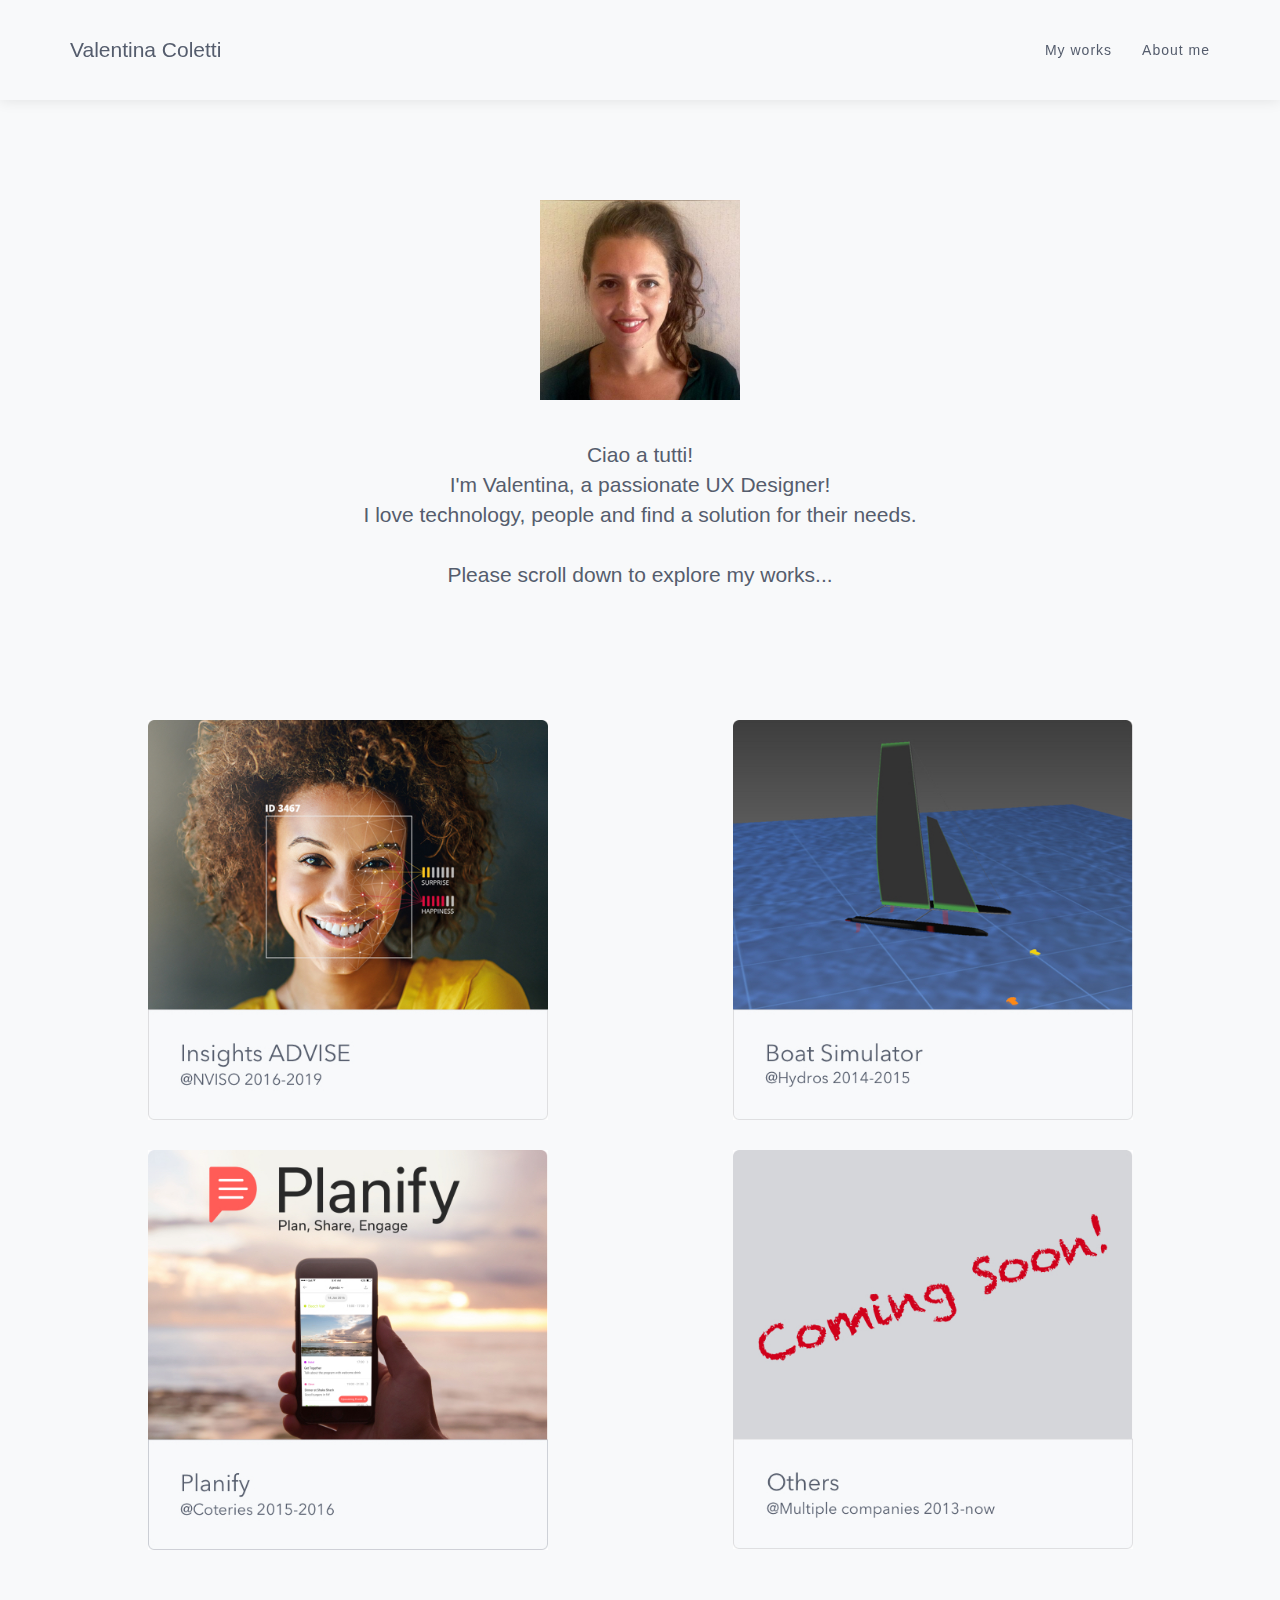
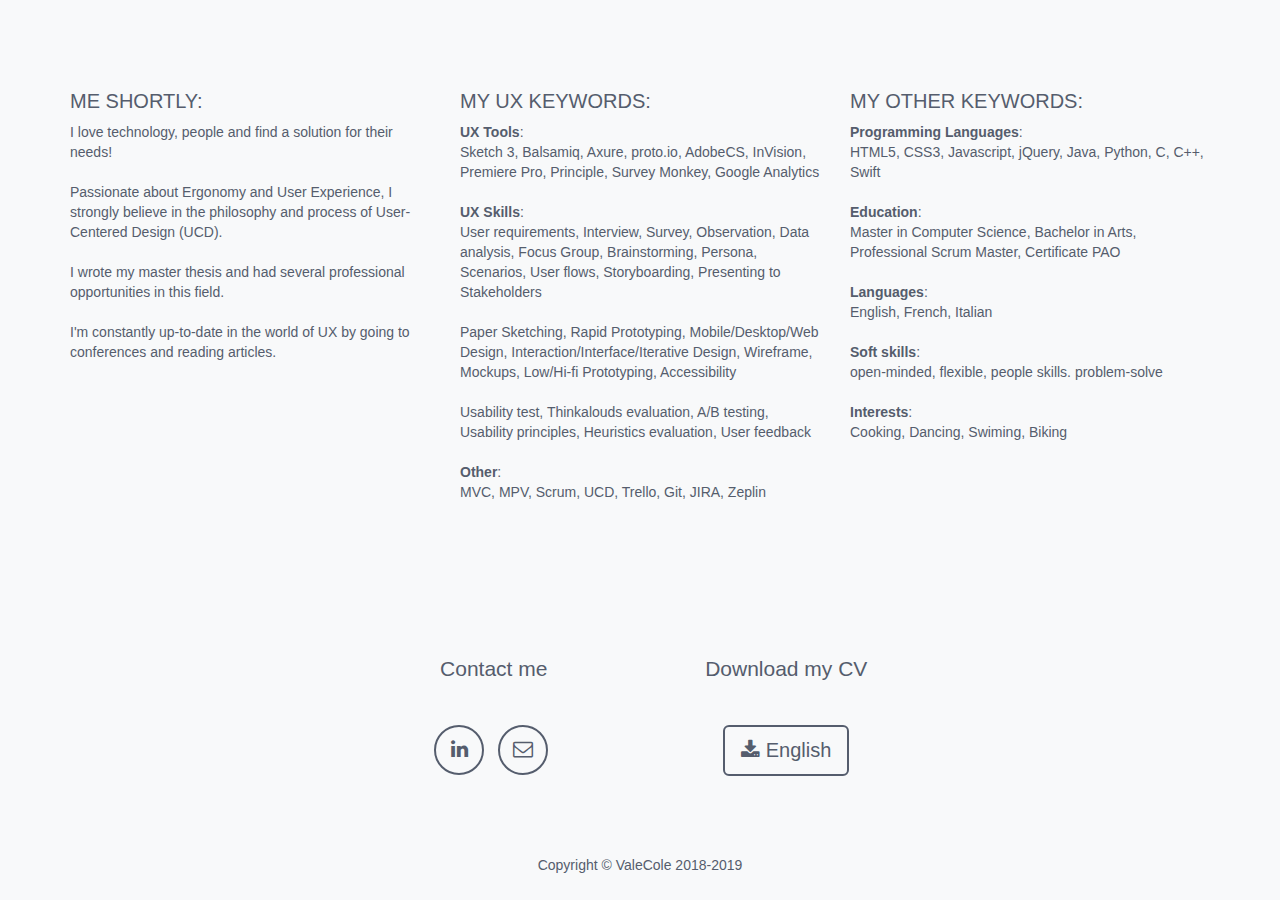
==== commit 2ad073be: "fixed about me layout" ====
--- a/index.html
+++ b/index.html
@@ -15,7 +15,7 @@
     <link href="vendor/bootstrap/css/bootstrap.min.css" rel="stylesheet">
 
     <!-- Theme CSS -->
-    <link href="css/freelancer.css" rel="stylesheet">
+    <link href="css/freelancer.min.css" rel="stylesheet">
 
     <!-- Custom Fonts -->
     <link href="vendor/font-awesome/css/font-awesome.min.css" rel="stylesheet" type="text/css">
@@ -134,7 +134,6 @@
                     </div>
                     <div class="col-xs-12 col-sm-6 portfolio-item">
                         <div class="portfolio-link">
-
                             <img src="img/tabs/others.jpg" class="img-responsive" alt="">
                         </div>
                     </div>
@@ -146,22 +145,17 @@
         <section class="success" id="about">
             <div class="container">
                 <div class="row">
-                    <div class="col-lg-12 text-center">
-                        <br><br>
-                    </div>
-                </div>
-                <div class="row">
-                    <div class="col-lg-4">
+                    <div class="col-xs-12 col-lg-4">
                         <p>
-                            <p>Me Shortly:</p>
+                            <h5>ME SHORTLY:</h5>
                             I love technology, people and find a solution for their needs!<br><br>
                             Passionate about Ergonomy and User Experience, I strongly believe in the philosophy and process of User-Centered Design (UCD). <br><br>
                             I wrote my master thesis and had several professional opportunities in this field.<br><br>
                             I'm constantly up-to-date in the world of UX by going to conferences and reading articles.
                         </p>
                     </div>
-                    <div class="col-lg-4">
-                        <p>My UX Keywords:</p>
+                    <div class="col-xs-12 col-lg-4">
+                        <h5>MY UX KEYWORDS:</h5>
                         <b class="less">UX Tools</b>: <br>Sketch 3, Balsamiq, Axure, proto.io, AdobeCS, InVision, Premiere Pro, Principle, Survey Monkey, Google Analytics<br><br>
                         <b class="less">UX Skills</b>: <br>User requirements, Interview, Survey, Observation, Data analysis, Focus Group, Brainstorming, Persona, Scenarios, User flows, Storyboarding, Presenting to Stakeholders<br><br>
                         Paper Sketching, Rapid Prototyping, Mobile/Desktop/Web Design, Interaction/Interface/Iterative Design, Wireframe, Mockups, Low/Hi-fi Prototyping, Accessibility <br><br>
@@ -169,8 +163,8 @@
                         <b class="less">Other</b>:<br> MVC, MPV, Scrum, UCD, Trello, Git, JIRA, Zeplin
                        </p>
                     </div>
-                    <div class="col-lg-4">
-                      <p>My Other Keywords:</p>
+                    <div class="col-xs-12 col-lg-4">
+                      <h5>MY OTHER KEYWORDS:</h5>
                       <b class="less">Programming Languages</b>:<br> HTML5, CSS3, Javascript, jQuery, Java, Python, C, C++, Swift<br><br>
                       <b class="less">Education</b>:<br> Master in Computer Science, Bachelor in Arts, Professional Scrum Master, Certificate PAO<br><br>
                       <b class="less">Languages</b>:<br> English, French, Italian<br><br>
@@ -441,9 +435,13 @@
                                  With NVISO I had also the great opportunity to go to Dubai (United Arab Emirates) where I could help the marketing team develop the business in the Middle East, while at the same time keep on developing Insights ADVISE.
                               </p>
                               <br>
+                              <div class="container">
                                   <div class="row">
-                                      <img src="img/works/nviso/nviso19.jpg" alt="" class="img-responsive center">
+                                    <div class="col-xs-12 col-sm-7">
+                                      <img src="img/works/nviso/nviso19.jpg" alt="" class="img-responsive">
+                                    </div>
                                   </div>
+                              </div>
                             </div>
                     </div>
                 </div>
@@ -549,19 +547,13 @@
                             To realize more concretely whether the workflow of the features in the wireframes were usable for the target users, I created several clickable prototypes. Those where used during user evaluation sessions where the user had to accomplish some tasks and think-aloud while performing them. In the meanwhile, I was there to observe the interaction between the user and the system. I made sure that the user understood that I wasn’t there to judge him/her but the system. After each session, I had the possibility to interview the users and collect feedbacks to improve further the wireframe. As the company was periodically hiring apprentices and they were using the boat simulator for their project in the company, I had constant feedback from multiple people that didn’t develop the software. This was also a precious resource for me from a fresh mind.
                             <br><br>
                             Here a small example:
-                            <div class="row">
-                                <div class="col-xs-3 col-sm-2">
-                                    <video width="auto" height="450" id="nvisoEvaluation" controls>
-                                        <source src="img/works/hydros/hydrosEvaluation.mp4" type="video/mp4">
-                                            Your browser does not support the video tag.
-                                        </video>
-                                        <script type="text/javascript">
-                                        /* play video twice as fast */
-                                        document.getElementById("nvisoEvaluation").playbackRate = 2.0;
-                                        </script>
-                                    </div>
-                                </div>
-
+                            <div class="embed-responsive embed-responsive-16by9">
+                              <iframe class="embed-responsive-item" src="img/works/hydros/hydrosEvaluation.mp4" allowfullscreen></iframe>
+                              <script type="text/javascript">
+                              /* play video twice as fast */
+                              document.getElementById("nvisoEvaluation").playbackRate = 2.0;
+                              </script>
+                            </div>
                           <br>
                           <h6>Development and final product</h6>
                           <p>
--- a/css/freelancer.min.css
+++ b/css/freelancer.min.css
@@ -0,0 +1,5 @@
+/*!
+ * Start Bootstrap - Freelancer v1.1.0 (http://startbootstrap.com/template-overviews/freelancer)
+ * Copyright 2013-2016 Start Bootstrap
+ * Licensed under MIT (https://github.com/BlackrockDigital/startbootstrap/blob/gh-pages/LICENSE)
+ */body{font-family:'Avenir Next',Helvetica,Arial,sans-serif;overflow-x:hidden}p{font-size:1.2em}p.small{font-size:16px}b.less{font-weight:600}b.lessless{font-weight:500}a,a.active,a:active,a:focus,a:hover{color:#18bc9c;outline:0}h1,h2,h3{font-family:"Avenir Next","Avenir Next",Helvetica,Arial,sans-serif;font-weight:400}h4{text-transform:none}h5{text-transform:none;font-size:20px}h6{text-transform:uppercase;font-weight:600;font-size:16px}hr.star-light,hr.star-primary{padding:0;border:none;border-top:solid 3px;text-align:center;max-width:90px;margin:25px auto 30px}hr.star-light:after,hr.star-primary:after{content:"";font-family:FontAwesome;display:inline-block;position:relative;top:-.8em;font-size:2em;padding:0 .25em}hr.star-light{border-color:#555d6d}hr.star-light:after{background-color:#18bc9c;color:#555d6d}hr.star-primary{border-color:#555d6d}hr.star-primary:after{background-color:#fff;color:#2c3e50}.img-centered{margin:0 auto}header{text-align:center;background:#f8f9fa;color:#555d6d}header .container{padding-top:100px;padding-bottom:50px}header img{display:block;margin:0 auto 20px}header .intro-text .name{display:block;font-family:"Avenir Next","Avenir Next",Helvetica,Arial,sans-serif;text-transform:none;font-weight:400;text-align:center}header .intro-text .skills{font-size:1.5em;font-weight:400;text-align:left}@media (min-width:768px){header .container{padding-top:200px;padding-bottom:80px}header .intro-text .name{font-size:1.5em}header .intro-text .skills{font-size:1.2em;text-align:left}}.navbar-custom{background:#f8f9fa;font-family:"Avenir Next","Avenir Next",Helvetica,Arial,sans-serif;font-weight:400;border:none;box-shadow:0 0 14px 0 rgba(0,0,0,.1)}.navbar-custom a:focus{outline:0}.navbar-custom .navbar-brand{color:#555d6d}.navbar-custom .navbar-brand.active,.navbar-custom .navbar-brand:active,.navbar-custom .navbar-brand:focus,.navbar-custom .navbar-brand:hover{color:#555d6d}.navbar-custom .navbar-nav{letter-spacing:1px}.navbar-custom .navbar-nav li a{color:#555d6d}.navbar-custom .navbar-nav li a:hover{outline:0}.navbar-custom .navbar-nav li a:active,.navbar-custom .navbar-nav li a:focus{color:#555d6d}.navbar-custom .navbar-nav li.active a{color:#555d6d;background:#f8f9fa}.navbar-custom .navbar-nav li.active a:active,.navbar-custom .navbar-nav li.active a:focus,.navbar-custom .navbar-nav li.active a:hover{color:#555d6d;background:#f8f9fa}.navbar-custom .navbar-toggle{color:#555d6d;text-transform:uppercase;font-size:2.4rem;border-color:#f8f9fa}@media (min-width:768px){.navbar-custom{padding:25px 0;-webkit-transition:padding .3s;-moz-transition:padding .3s;transition:padding .3s}.navbar-custom .navbar-brand{font-size:1.5em;-webkit-transition:all .3s;-moz-transition:all .3s;transition:all .3s}.navbar-custom.affix{padding:10px 0}.navbar-custom.affix .navbar-brand{font-size:1.5em}}section{padding:50px 0}section h2{margin:0;font-size:3em}section.success{background:#f8f9fa;color:#555d6d}@media (max-width:767px){section{padding:75px 0}section.first{padding-top:75px}}#portfolio{background:#f8f9fa}#portfolio .portfolio-item{margin:0 0 15px;right:0}#portfolio .portfolio-item .portfolio-link{display:block;position:relative;max-width:400px;margin:0 auto}#portfolio .portfolio-item .portfolio-link .caption{background:rgba(44,62,80,.4);position:absolute;width:100%;height:100%;opacity:0;transition:all ease .5s;-webkit-transition:all ease .5s;-moz-transition:all ease .5s}#portfolio .portfolio-item .portfolio-link .caption:hover{opacity:1}#portfolio .portfolio-item .portfolio-link .caption .caption-content{position:absolute;width:100%;height:20px;font-size:20px;text-align:center;top:50%;margin-top:-12px;color:#fff}#portfolio .portfolio-item .portfolio-link .caption .caption-content i{margin-top:-12px}#portfolio .portfolio-item .portfolio-link .caption .caption-content h3,#portfolio .portfolio-item .portfolio-link .caption .caption-content h4{margin:0}#portfolio *{z-index:2}@media (min-width:767px){#portfolio .portfolio-item{margin:0 0 30px}}.floating-label-form-group{position:relative;margin-bottom:0;padding-bottom:.5em;border-bottom:1px solid #eee}.floating-label-form-group input,.floating-label-form-group textarea{z-index:1;position:relative;padding-right:0;padding-left:0;border:none;border-radius:0;font-size:1.5em;background:0 0;box-shadow:none!important;resize:none}.floating-label-form-group label{display:block;z-index:0;position:relative;top:2em;margin:0;font-size:.85em;line-height:1.764705882em;vertical-align:middle;vertical-align:baseline;opacity:0;-webkit-transition:top .3s ease,opacity .3s ease;-moz-transition:top .3s ease,opacity .3s ease;-ms-transition:top .3s ease,opacity .3s ease;transition:top .3s ease,opacity .3s ease}.floating-label-form-group:not(:first-child){padding-left:14px;border-left:1px solid #eee}.floating-label-form-group-with-value label{top:0;opacity:1}.floating-label-form-group-with-focus label{color:#18bc9c}[class*=col-]:not(:last-child){margin-bottom:25px}form .row:first-child .floating-label-form-group{border-top:1px solid #eee}footer{color:#555d6d}footer h3{margin-bottom:30px;font-size:1.5em}footer .footer-above{padding-top:50px;background-color:#f8f9fa}footer .footer-col{margin-bottom:50px}footer .footer-below{padding:25px 0;background-color:#f8f9fa}.wrapper{text-align:center}.button{position:absolute;top:50%}.center{display:block;margin-left:auto;margin-right:auto;width:50%}.btn-outline{color:#555d6d;font-size:20px;border:solid 2px #555d6d;background:0 0;transition:all .3s ease-in-out;margin-top:15px}.btn-outline.active,.btn-outline:active,.btn-outline:focus,.btn-outline:hover{color:#555d6d;background:#fff;border:solid 2px #555d6d}.btn-primary{color:#555d6d;background-color:#2c3e50;border-color:#2c3e50;font-weight:700}.btn-primary.active,.btn-primary:active,.btn-primary:focus,.btn-primary:hover,.open .dropdown-toggle.btn-primary{color:#555d6d;background-color:#1a242f;border-color:#555d6d}.btn-primary.active,.btn-primary:active,.open .dropdown-toggle.btn-primary{background-image:none}.btn-primary.disabled,.btn-primary.disabled.active,.btn-primary.disabled:active,.btn-primary.disabled:focus,.btn-primary.disabled:hover,.btn-primary[disabled],.btn-primary[disabled].active,.btn-primary[disabled]:active,.btn-primary[disabled]:focus,.btn-primary[disabled]:hover,fieldset[disabled] .btn-primary,fieldset[disabled] .btn-primary.active,fieldset[disabled] .btn-primary:active,fieldset[disabled] .btn-primary:focus,fieldset[disabled] .btn-primary:hover{background-color:#2c3e50;border-color:#2c3e50}.btn-primary .badge{color:#2c3e50;background-color:#fff}.btn-success{color:#555d6d;background-color:#18bc9c;border-color:#555d6d;font-weight:700}.btn-success.active,.btn-success:active,.btn-success:focus,.btn-success:hover,.open .dropdown-toggle.btn-success{color:#555d6d;background-color:#128f76;border-color:#555d6d}.btn-success.active,.btn-success:active,.open .dropdown-toggle.btn-success{background-image:none}.btn-success.disabled,.btn-success.disabled.active,.btn-success.disabled:active,.btn-success.disabled:focus,.btn-success.disabled:hover,.btn-success[disabled],.btn-success[disabled].active,.btn-success[disabled]:active,.btn-success[disabled]:focus,.btn-success[disabled]:hover,fieldset[disabled] .btn-success,fieldset[disabled] .btn-success.active,fieldset[disabled] .btn-success:active,fieldset[disabled] .btn-success:focus,fieldset[disabled] .btn-success:hover{background-color:#555d6d;border-color:#555d6d}.btn-success .badge{color:#555d6d;background-color:#555d6d}.btn-social{display:inline-block;height:50px;width:50px;border:2px solid #555d6d;border-radius:100%;text-align:center;font-size:20px;line-height:45px}.btn.active,.btn:active,.btn:focus{outline:0}.scroll-top{position:fixed;right:2%;bottom:2%;width:50px;height:50px;z-index:1049}.scroll-top .btn{font-size:20px;width:50px;height:50px;border-radius:100%;line-height:28px}.scroll-top .btn:focus{outline:0}.portfolio-modal .modal-content{border-radius:0;background-clip:border-box;-webkit-box-shadow:none;box-shadow:none;border:none;min-height:100%;padding:100px 0}.portfolio-modal .modal-content h2{margin:0;font-size:3em}.portfolio-modal .modal-content img{margin-bottom:30px}.portfolio-modal .modal-content .item-details{margin:30px 0}.portfolio-modal .close-modal{position:fixed;width:75px;height:75px;background-color:transparent;top:25px;right:25px;cursor:pointer;z-index:11}.portfolio-modal .close-modal:hover{opacity:.3}.portfolio-modal .close-modal .lr{height:75px;width:1px;margin-left:35px;background-color:#2c3e50;transform:rotate(45deg);-ms-transform:rotate(45deg);-webkit-transform:rotate(45deg);z-index:1051}.portfolio-modal .close-modal .lr .rl{height:75px;width:1px;background-color:#2c3e50;transform:rotate(90deg);-ms-transform:rotate(90deg);-webkit-transform:rotate(90deg);z-index:1052}.stick{position:-webkit-sticky;position:sticky;top:0}.portfolio-modal .modal-backdrop{opacity:0;display:none}
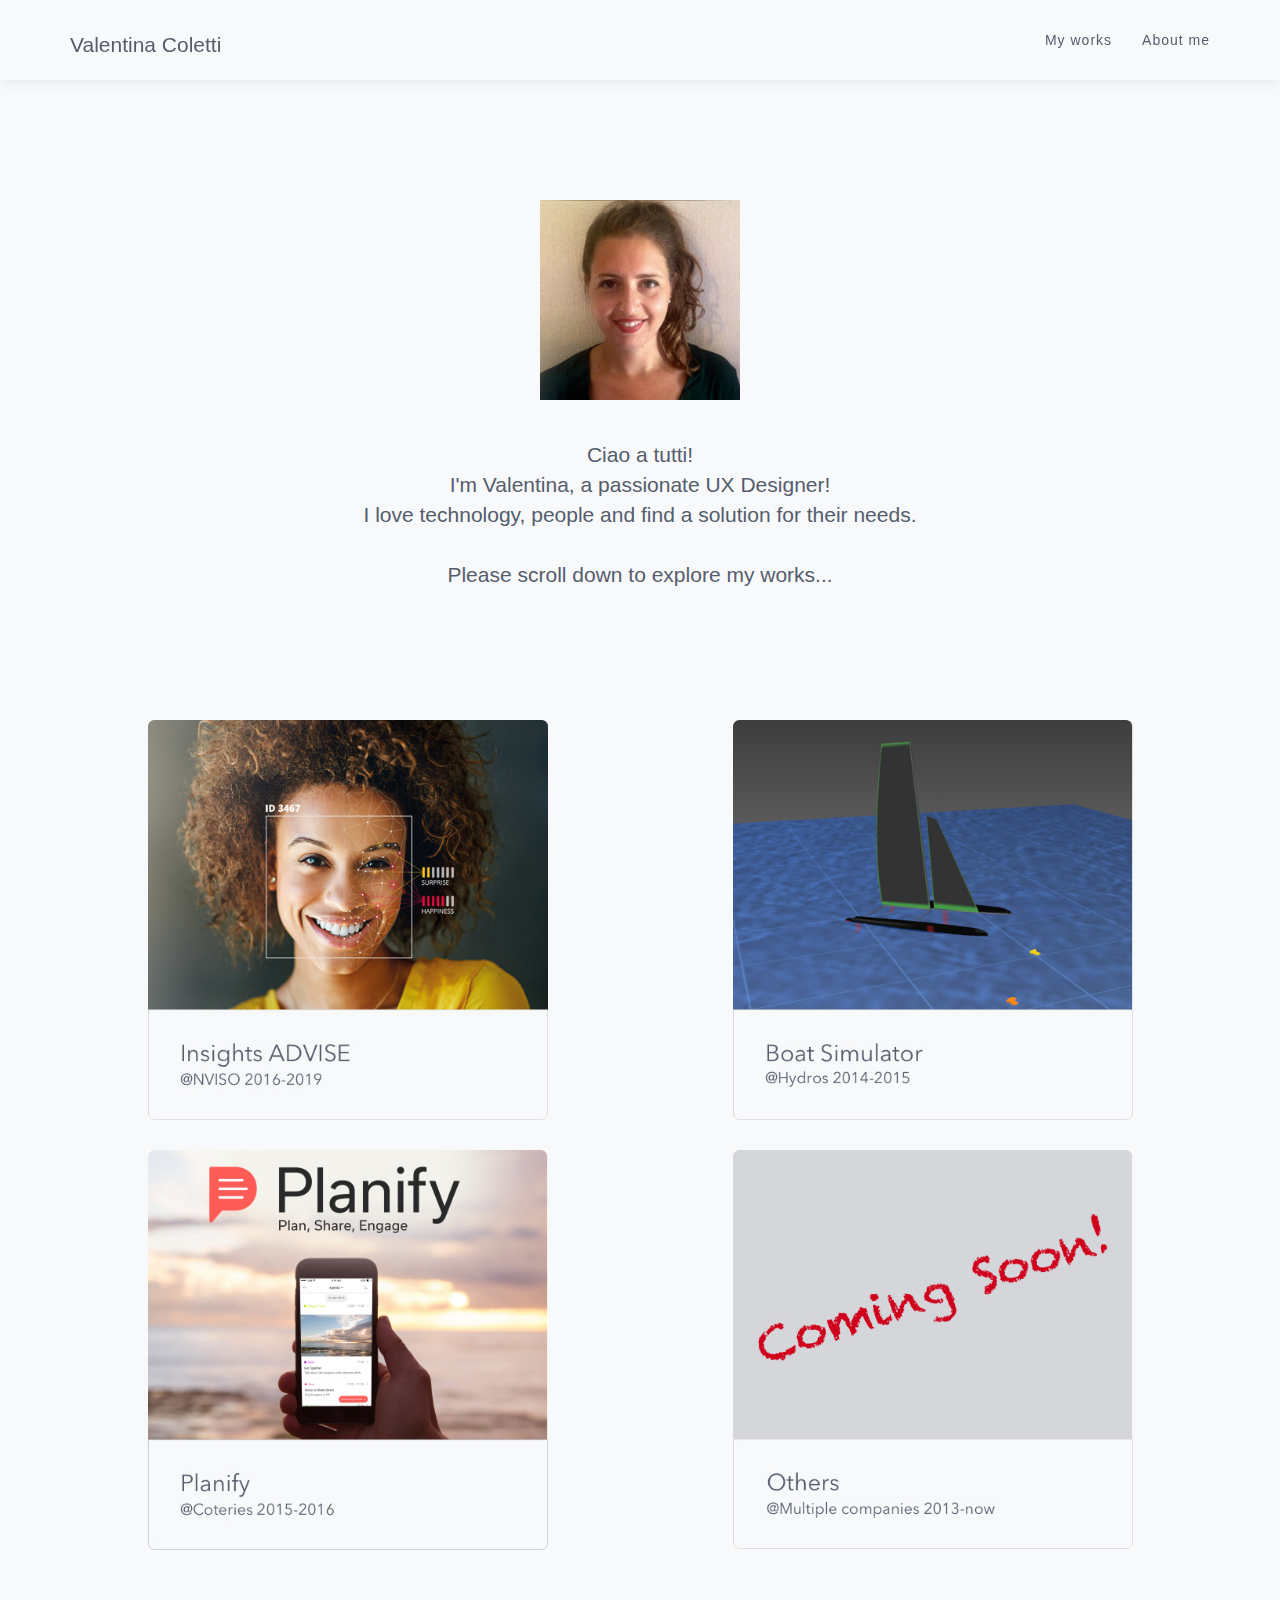
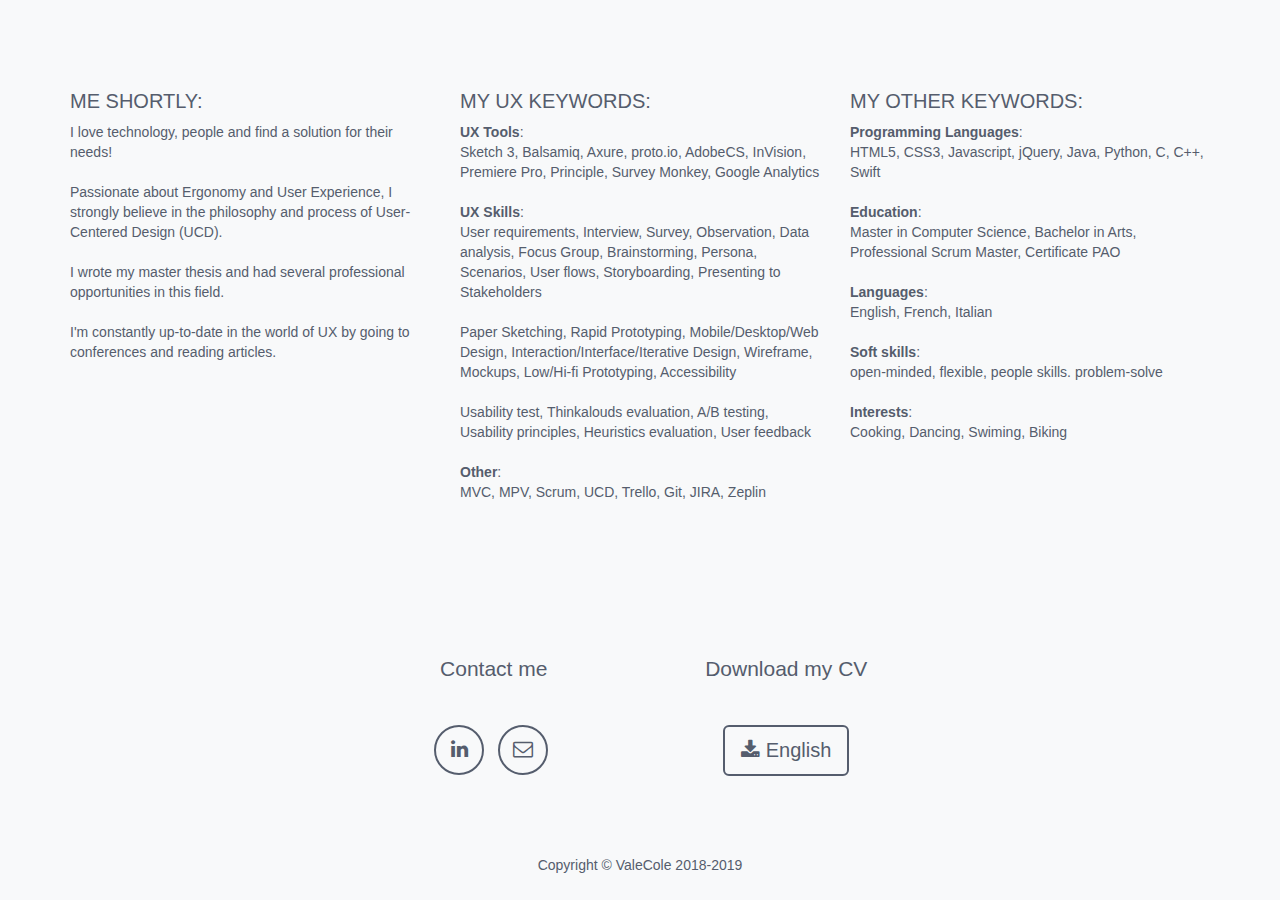
==== commit b967f20f: "updated title" ====
--- a/index.html
+++ b/index.html
@@ -9,7 +9,7 @@
     <meta name="description" content="">
     <meta name="author" content="">
 
-    <title>Valentina Coletti</title>
+    <title>Valentina Coletti | UX Designer | Portfolio</title>
 
     <!-- Bootstrap Core CSS -->
     <link href="vendor/bootstrap/css/bootstrap.min.css" rel="stylesheet">
--- a/css/freelancer.min.css
+++ b/css/freelancer.min.css
@@ -2,4 +2,4 @@
  * Start Bootstrap - Freelancer v1.1.0 (http://startbootstrap.com/template-overviews/freelancer)
  * Copyright 2013-2016 Start Bootstrap
  * Licensed under MIT (https://github.com/BlackrockDigital/startbootstrap/blob/gh-pages/LICENSE)
- */body{font-family:'Avenir Next',Helvetica,Arial,sans-serif;overflow-x:hidden}p{font-size:1.2em}p.small{font-size:16px}b.less{font-weight:600}b.lessless{font-weight:500}a,a.active,a:active,a:focus,a:hover{color:#18bc9c;outline:0}h1,h2,h3{font-family:"Avenir Next","Avenir Next",Helvetica,Arial,sans-serif;font-weight:400}h4{text-transform:none}h5{text-transform:none;font-size:20px}h6{text-transform:uppercase;font-weight:600;font-size:16px}hr.star-light,hr.star-primary{padding:0;border:none;border-top:solid 3px;text-align:center;max-width:90px;margin:25px auto 30px}hr.star-light:after,hr.star-primary:after{content:"";font-family:FontAwesome;display:inline-block;position:relative;top:-.8em;font-size:2em;padding:0 .25em}hr.star-light{border-color:#555d6d}hr.star-light:after{background-color:#18bc9c;color:#555d6d}hr.star-primary{border-color:#555d6d}hr.star-primary:after{background-color:#fff;color:#2c3e50}.img-centered{margin:0 auto}header{text-align:center;background:#f8f9fa;color:#555d6d}header .container{padding-top:100px;padding-bottom:50px}header img{display:block;margin:0 auto 20px}header .intro-text .name{display:block;font-family:"Avenir Next","Avenir Next",Helvetica,Arial,sans-serif;text-transform:none;font-weight:400;text-align:center}header .intro-text .skills{font-size:1.5em;font-weight:400;text-align:left}@media (min-width:768px){header .container{padding-top:200px;padding-bottom:80px}header .intro-text .name{font-size:1.5em}header .intro-text .skills{font-size:1.2em;text-align:left}}.navbar-custom{background:#f8f9fa;font-family:"Avenir Next","Avenir Next",Helvetica,Arial,sans-serif;font-weight:400;border:none;box-shadow:0 0 14px 0 rgba(0,0,0,.1)}.navbar-custom a:focus{outline:0}.navbar-custom .navbar-brand{color:#555d6d}.navbar-custom .navbar-brand.active,.navbar-custom .navbar-brand:active,.navbar-custom .navbar-brand:focus,.navbar-custom .navbar-brand:hover{color:#555d6d}.navbar-custom .navbar-nav{letter-spacing:1px}.navbar-custom .navbar-nav li a{color:#555d6d}.navbar-custom .navbar-nav li a:hover{outline:0}.navbar-custom .navbar-nav li a:active,.navbar-custom .navbar-nav li a:focus{color:#555d6d}.navbar-custom .navbar-nav li.active a{color:#555d6d;background:#f8f9fa}.navbar-custom .navbar-nav li.active a:active,.navbar-custom .navbar-nav li.active a:focus,.navbar-custom .navbar-nav li.active a:hover{color:#555d6d;background:#f8f9fa}.navbar-custom .navbar-toggle{color:#555d6d;text-transform:uppercase;font-size:2.4rem;border-color:#f8f9fa}@media (min-width:768px){.navbar-custom{padding:25px 0;-webkit-transition:padding .3s;-moz-transition:padding .3s;transition:padding .3s}.navbar-custom .navbar-brand{font-size:1.5em;-webkit-transition:all .3s;-moz-transition:all .3s;transition:all .3s}.navbar-custom.affix{padding:10px 0}.navbar-custom.affix .navbar-brand{font-size:1.5em}}section{padding:50px 0}section h2{margin:0;font-size:3em}section.success{background:#f8f9fa;color:#555d6d}@media (max-width:767px){section{padding:75px 0}section.first{padding-top:75px}}#portfolio{background:#f8f9fa}#portfolio .portfolio-item{margin:0 0 15px;right:0}#portfolio .portfolio-item .portfolio-link{display:block;position:relative;max-width:400px;margin:0 auto}#portfolio .portfolio-item .portfolio-link .caption{background:rgba(44,62,80,.4);position:absolute;width:100%;height:100%;opacity:0;transition:all ease .5s;-webkit-transition:all ease .5s;-moz-transition:all ease .5s}#portfolio .portfolio-item .portfolio-link .caption:hover{opacity:1}#portfolio .portfolio-item .portfolio-link .caption .caption-content{position:absolute;width:100%;height:20px;font-size:20px;text-align:center;top:50%;margin-top:-12px;color:#fff}#portfolio .portfolio-item .portfolio-link .caption .caption-content i{margin-top:-12px}#portfolio .portfolio-item .portfolio-link .caption .caption-content h3,#portfolio .portfolio-item .portfolio-link .caption .caption-content h4{margin:0}#portfolio *{z-index:2}@media (min-width:767px){#portfolio .portfolio-item{margin:0 0 30px}}.floating-label-form-group{position:relative;margin-bottom:0;padding-bottom:.5em;border-bottom:1px solid #eee}.floating-label-form-group input,.floating-label-form-group textarea{z-index:1;position:relative;padding-right:0;padding-left:0;border:none;border-radius:0;font-size:1.5em;background:0 0;box-shadow:none!important;resize:none}.floating-label-form-group label{display:block;z-index:0;position:relative;top:2em;margin:0;font-size:.85em;line-height:1.764705882em;vertical-align:middle;vertical-align:baseline;opacity:0;-webkit-transition:top .3s ease,opacity .3s ease;-moz-transition:top .3s ease,opacity .3s ease;-ms-transition:top .3s ease,opacity .3s ease;transition:top .3s ease,opacity .3s ease}.floating-label-form-group:not(:first-child){padding-left:14px;border-left:1px solid #eee}.floating-label-form-group-with-value label{top:0;opacity:1}.floating-label-form-group-with-focus label{color:#18bc9c}[class*=col-]:not(:last-child){margin-bottom:25px}form .row:first-child .floating-label-form-group{border-top:1px solid #eee}footer{color:#555d6d}footer h3{margin-bottom:30px;font-size:1.5em}footer .footer-above{padding-top:50px;background-color:#f8f9fa}footer .footer-col{margin-bottom:50px}footer .footer-below{padding:25px 0;background-color:#f8f9fa}.wrapper{text-align:center}.button{position:absolute;top:50%}.center{display:block;margin-left:auto;margin-right:auto;width:50%}.btn-outline{color:#555d6d;font-size:20px;border:solid 2px #555d6d;background:0 0;transition:all .3s ease-in-out;margin-top:15px}.btn-outline.active,.btn-outline:active,.btn-outline:focus,.btn-outline:hover{color:#555d6d;background:#fff;border:solid 2px #555d6d}.btn-primary{color:#555d6d;background-color:#2c3e50;border-color:#2c3e50;font-weight:700}.btn-primary.active,.btn-primary:active,.btn-primary:focus,.btn-primary:hover,.open .dropdown-toggle.btn-primary{color:#555d6d;background-color:#1a242f;border-color:#555d6d}.btn-primary.active,.btn-primary:active,.open .dropdown-toggle.btn-primary{background-image:none}.btn-primary.disabled,.btn-primary.disabled.active,.btn-primary.disabled:active,.btn-primary.disabled:focus,.btn-primary.disabled:hover,.btn-primary[disabled],.btn-primary[disabled].active,.btn-primary[disabled]:active,.btn-primary[disabled]:focus,.btn-primary[disabled]:hover,fieldset[disabled] .btn-primary,fieldset[disabled] .btn-primary.active,fieldset[disabled] .btn-primary:active,fieldset[disabled] .btn-primary:focus,fieldset[disabled] .btn-primary:hover{background-color:#2c3e50;border-color:#2c3e50}.btn-primary .badge{color:#2c3e50;background-color:#fff}.btn-success{color:#555d6d;background-color:#18bc9c;border-color:#555d6d;font-weight:700}.btn-success.active,.btn-success:active,.btn-success:focus,.btn-success:hover,.open .dropdown-toggle.btn-success{color:#555d6d;background-color:#128f76;border-color:#555d6d}.btn-success.active,.btn-success:active,.open .dropdown-toggle.btn-success{background-image:none}.btn-success.disabled,.btn-success.disabled.active,.btn-success.disabled:active,.btn-success.disabled:focus,.btn-success.disabled:hover,.btn-success[disabled],.btn-success[disabled].active,.btn-success[disabled]:active,.btn-success[disabled]:focus,.btn-success[disabled]:hover,fieldset[disabled] .btn-success,fieldset[disabled] .btn-success.active,fieldset[disabled] .btn-success:active,fieldset[disabled] .btn-success:focus,fieldset[disabled] .btn-success:hover{background-color:#555d6d;border-color:#555d6d}.btn-success .badge{color:#555d6d;background-color:#555d6d}.btn-social{display:inline-block;height:50px;width:50px;border:2px solid #555d6d;border-radius:100%;text-align:center;font-size:20px;line-height:45px}.btn.active,.btn:active,.btn:focus{outline:0}.scroll-top{position:fixed;right:2%;bottom:2%;width:50px;height:50px;z-index:1049}.scroll-top .btn{font-size:20px;width:50px;height:50px;border-radius:100%;line-height:28px}.scroll-top .btn:focus{outline:0}.portfolio-modal .modal-content{border-radius:0;background-clip:border-box;-webkit-box-shadow:none;box-shadow:none;border:none;min-height:100%;padding:100px 0}.portfolio-modal .modal-content h2{margin:0;font-size:3em}.portfolio-modal .modal-content img{margin-bottom:30px}.portfolio-modal .modal-content .item-details{margin:30px 0}.portfolio-modal .close-modal{position:fixed;width:75px;height:75px;background-color:transparent;top:25px;right:25px;cursor:pointer;z-index:11}.portfolio-modal .close-modal:hover{opacity:.3}.portfolio-modal .close-modal .lr{height:75px;width:1px;margin-left:35px;background-color:#2c3e50;transform:rotate(45deg);-ms-transform:rotate(45deg);-webkit-transform:rotate(45deg);z-index:1051}.portfolio-modal .close-modal .lr .rl{height:75px;width:1px;background-color:#2c3e50;transform:rotate(90deg);-ms-transform:rotate(90deg);-webkit-transform:rotate(90deg);z-index:1052}.stick{position:-webkit-sticky;position:sticky;top:0}.portfolio-modal .modal-backdrop{opacity:0;display:none}
+ */body{font-family:'Avenir Next',Helvetica,Arial,sans-serif;overflow-x:hidden}p{font-size:1.2em}p.small{font-size:16px}b.less{font-weight:600}b.lessless{font-weight:500}a,a.active,a:active,a:focus,a:hover{color:#18bc9c;outline:0}h1,h2,h3{font-family:"Avenir Next","Avenir Next",Helvetica,Arial,sans-serif;font-weight:400}h4{text-transform:none}h5{text-transform:none;font-size:20px}h6{text-transform:uppercase;font-weight:600;font-size:16px}hr.star-light,hr.star-primary{padding:0;border:none;border-top:solid 3px;text-align:center;max-width:90px;margin:25px auto 30px}hr.star-light:after,hr.star-primary:after{content:"";font-family:FontAwesome;display:inline-block;position:relative;top:-.8em;font-size:2em;padding:0 .25em}hr.star-light{border-color:#555d6d}hr.star-light:after{background-color:#18bc9c;color:#555d6d}hr.star-primary{border-color:#555d6d}hr.star-primary:after{background-color:#fff;color:#2c3e50}.img-centered{margin:0 auto}header{text-align:center;background:#f8f9fa;color:#555d6d}header .container{padding-top:100px;padding-bottom:50px}header img{display:block;margin:0 auto 20px}header .intro-text .name{display:block;font-family:"Avenir Next","Avenir Next",Helvetica,Arial,sans-serif;text-transform:none;font-weight:400;text-align:center}header .intro-text .skills{font-size:1.5em;font-weight:400;text-align:left}@media (min-width:768px){header .container{padding-top:200px;padding-bottom:80px}header .intro-text .name{font-size:1.5em}header .intro-text .skills{font-size:1.2em;text-align:left}}.navbar-custom{background:#f8f9fa;font-family:"Avenir Next","Avenir Next",Helvetica,Arial,sans-serif;font-weight:400;border:none;box-shadow:0 0 14px 0 rgba(0,0,0,.1)}.navbar-custom a:focus{outline:0}.navbar-custom .navbar-brand{color:#555d6d;padding-top:20px}.navbar-custom .navbar-brand.active,.navbar-custom .navbar-brand:active,.navbar-custom .navbar-brand:focus,.navbar-custom .navbar-brand:hover{color:#555d6d}.navbar-custom .navbar-nav{letter-spacing:1px}.navbar-custom .navbar-nav li a{color:#555d6d}.navbar-custom .navbar-nav li a:hover{outline:0}.navbar-custom .navbar-nav li a:active,.navbar-custom .navbar-nav li a:focus{color:#555d6d}.navbar-custom .navbar-nav li.active a{color:#555d6d;background:#f8f9fa}.navbar-custom .navbar-nav li.active a:active,.navbar-custom .navbar-nav li.active a:focus,.navbar-custom .navbar-nav li.active a:hover{color:#555d6d;background:#f8f9fa}.navbar-custom .navbar-toggle{color:#555d6d;text-transform:uppercase;font-size:2.4rem;border-color:#f8f9fa}@media (min-width:768px){.navbar-custom{padding:15px 0;-webkit-transition:padding .3s;-moz-transition:padding .3s;transition:padding .3s}.navbar-custom .navbar-brand{font-size:1.5em;-webkit-transition:all .3s;-moz-transition:all .3s;transition:all .3s}.navbar-custom.affix{padding:10px 0}.navbar-custom.affix .navbar-brand{font-size:1.5em}}section{padding:50px 0}section h2{margin:0;font-size:3em}section.success{background:#f8f9fa;color:#555d6d}@media (max-width:767px){section{padding:75px 0}section.first{padding-top:75px}}#portfolio{background:#f8f9fa}#portfolio .portfolio-item{margin:0 0 15px;right:0}#portfolio .portfolio-item .portfolio-link{display:block;position:relative;max-width:400px;margin:0 auto}#portfolio .portfolio-item .portfolio-link .caption{background:rgba(44,62,80,.4);position:absolute;width:100%;height:100%;opacity:0;transition:all ease .5s;-webkit-transition:all ease .5s;-moz-transition:all ease .5s}#portfolio .portfolio-item .portfolio-link .caption:hover{opacity:1}#portfolio .portfolio-item .portfolio-link .caption .caption-content{position:absolute;width:100%;height:20px;font-size:20px;text-align:center;top:50%;margin-top:-12px;color:#fff}#portfolio .portfolio-item .portfolio-link .caption .caption-content i{margin-top:-12px}#portfolio .portfolio-item .portfolio-link .caption .caption-content h3,#portfolio .portfolio-item .portfolio-link .caption .caption-content h4{margin:0}#portfolio *{z-index:2}@media (min-width:767px){#portfolio .portfolio-item{margin:0 0 30px}}.floating-label-form-group{position:relative;margin-bottom:0;padding-bottom:.5em;border-bottom:1px solid #eee}.floating-label-form-group input,.floating-label-form-group textarea{z-index:1;position:relative;padding-right:0;padding-left:0;border:none;border-radius:0;font-size:1.5em;background:0 0;box-shadow:none!important;resize:none}.floating-label-form-group label{display:block;z-index:0;position:relative;top:2em;margin:0;font-size:.85em;line-height:1.764705882em;vertical-align:middle;vertical-align:baseline;opacity:0;-webkit-transition:top .3s ease,opacity .3s ease;-moz-transition:top .3s ease,opacity .3s ease;-ms-transition:top .3s ease,opacity .3s ease;transition:top .3s ease,opacity .3s ease}.floating-label-form-group:not(:first-child){padding-left:14px;border-left:1px solid #eee}.floating-label-form-group-with-value label{top:0;opacity:1}.floating-label-form-group-with-focus label{color:#18bc9c}[class*=col-]:not(:last-child){margin-bottom:25px}form .row:first-child .floating-label-form-group{border-top:1px solid #eee}footer{color:#555d6d}footer h3{margin-bottom:30px;font-size:1.5em}footer .footer-above{padding-top:50px;background-color:#f8f9fa}footer .footer-col{margin-bottom:50px}footer .footer-below{padding:25px 0;background-color:#f8f9fa}.wrapper{text-align:center}.button{position:absolute;top:50%}.center{display:block;margin-left:auto;margin-right:auto;width:50%}.btn-outline{color:#555d6d;font-size:20px;border:solid 2px #555d6d;background:0 0;transition:all .3s ease-in-out;margin-top:15px}.btn-outline.active,.btn-outline:active,.btn-outline:focus,.btn-outline:hover{color:#555d6d;background:#fff;border:solid 2px #555d6d}.btn-primary{color:#555d6d;background-color:#2c3e50;border-color:#2c3e50;font-weight:700}.btn-primary.active,.btn-primary:active,.btn-primary:focus,.btn-primary:hover,.open .dropdown-toggle.btn-primary{color:#555d6d;background-color:#1a242f;border-color:#555d6d}.btn-primary.active,.btn-primary:active,.open .dropdown-toggle.btn-primary{background-image:none}.btn-primary.disabled,.btn-primary.disabled.active,.btn-primary.disabled:active,.btn-primary.disabled:focus,.btn-primary.disabled:hover,.btn-primary[disabled],.btn-primary[disabled].active,.btn-primary[disabled]:active,.btn-primary[disabled]:focus,.btn-primary[disabled]:hover,fieldset[disabled] .btn-primary,fieldset[disabled] .btn-primary.active,fieldset[disabled] .btn-primary:active,fieldset[disabled] .btn-primary:focus,fieldset[disabled] .btn-primary:hover{background-color:#2c3e50;border-color:#2c3e50}.btn-primary .badge{color:#2c3e50;background-color:#fff}.btn-success{color:#555d6d;background-color:#18bc9c;border-color:#555d6d;font-weight:700}.btn-success.active,.btn-success:active,.btn-success:focus,.btn-success:hover,.open .dropdown-toggle.btn-success{color:#555d6d;background-color:#128f76;border-color:#555d6d}.btn-success.active,.btn-success:active,.open .dropdown-toggle.btn-success{background-image:none}.btn-success.disabled,.btn-success.disabled.active,.btn-success.disabled:active,.btn-success.disabled:focus,.btn-success.disabled:hover,.btn-success[disabled],.btn-success[disabled].active,.btn-success[disabled]:active,.btn-success[disabled]:focus,.btn-success[disabled]:hover,fieldset[disabled] .btn-success,fieldset[disabled] .btn-success.active,fieldset[disabled] .btn-success:active,fieldset[disabled] .btn-success:focus,fieldset[disabled] .btn-success:hover{background-color:#555d6d;border-color:#555d6d}.btn-success .badge{color:#555d6d;background-color:#555d6d}.btn-social{display:inline-block;height:50px;width:50px;border:2px solid #555d6d;border-radius:100%;text-align:center;font-size:20px;line-height:45px}.btn.active,.btn:active,.btn:focus{outline:0}.scroll-top{position:fixed;right:2%;bottom:2%;width:50px;height:50px;z-index:1049}.scroll-top .btn{font-size:20px;width:50px;height:50px;border-radius:100%;line-height:28px}.scroll-top .btn:focus{outline:0}.portfolio-modal .modal-content{border-radius:0;background-clip:border-box;-webkit-box-shadow:none;box-shadow:none;border:none;min-height:100%;padding:100px 0}.portfolio-modal .modal-content h2{margin:0;font-size:3em}.portfolio-modal .modal-content img{margin-bottom:30px}.portfolio-modal .modal-content .item-details{margin:30px 0}.portfolio-modal .close-modal{position:fixed;width:75px;height:75px;background-color:transparent;top:25px;right:25px;cursor:pointer;z-index:11}.portfolio-modal .close-modal:hover{opacity:.3}.portfolio-modal .close-modal .lr{height:75px;width:1px;margin-left:35px;background-color:#2c3e50;transform:rotate(45deg);-ms-transform:rotate(45deg);-webkit-transform:rotate(45deg);z-index:1051}.portfolio-modal .close-modal .lr .rl{height:75px;width:1px;background-color:#2c3e50;transform:rotate(90deg);-ms-transform:rotate(90deg);-webkit-transform:rotate(90deg);z-index:1052}.stick{position:-webkit-sticky;position:sticky;top:0}.portfolio-modal .modal-backdrop{opacity:0;display:none}
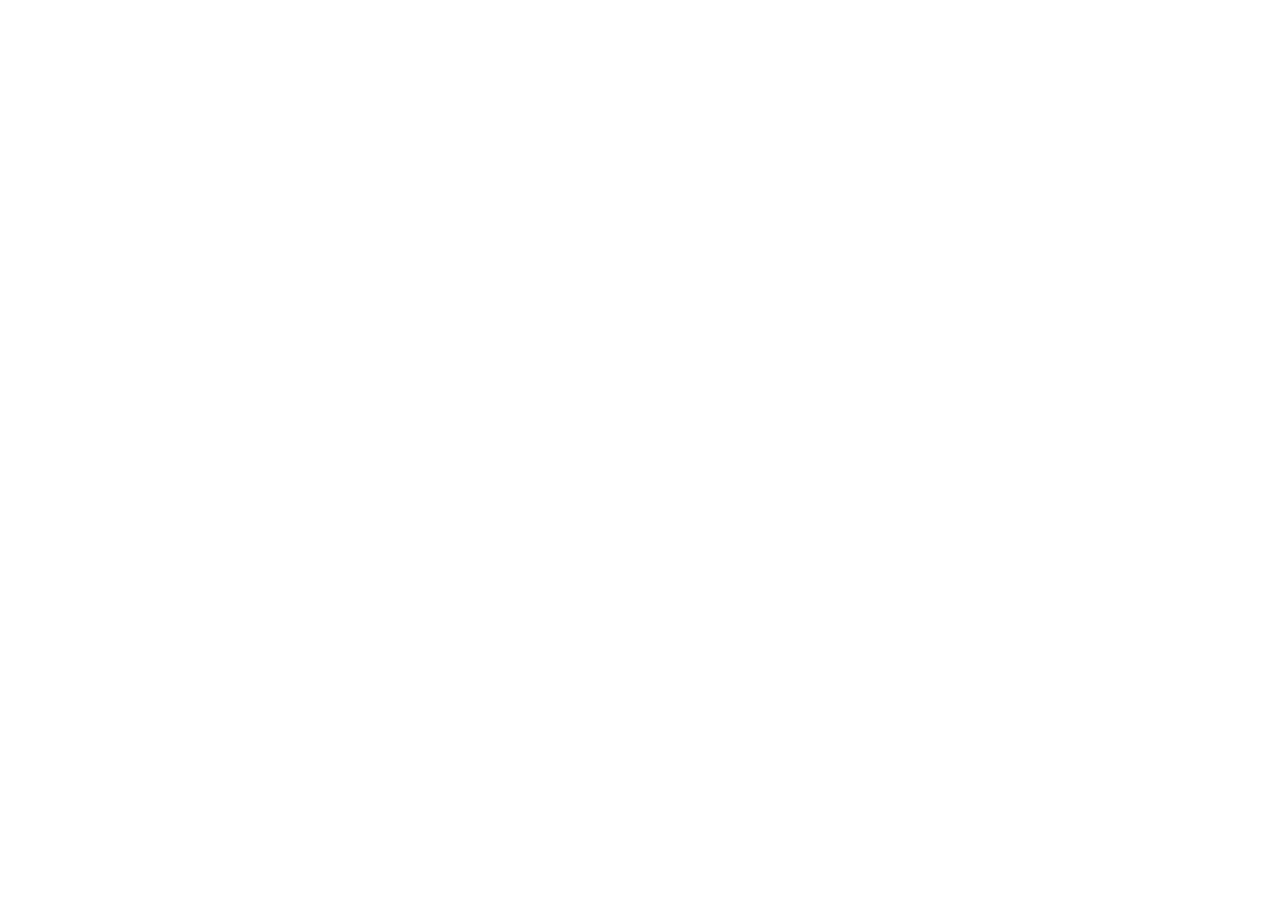
==== commit 7986358f: "redirect git pages to new uxcolet.com" ====
--- a/index.html
+++ b/index.html
@@ -36,6 +36,11 @@
 
       ga('create', 'UA-87946985-1', 'auto');
       ga('send', 'pageview');
+
+      if (window.location = "www.uxcolet.com") {
+         window.location.href = 'https://valec.github.io/portfolio-valentina-coletti/index.html'; 
+      }
+
     </script>
 
     </head>
@@ -158,7 +163,7 @@
                         <h5>MY UX KEYWORDS:</h5>
                         <b class="less">UX Tools</b>: <br>Sketch 3, Balsamiq, Axure, proto.io, AdobeCS, InVision, Premiere Pro, Principle, Survey Monkey, Google Analytics<br><br>
                         <b class="less">UX Skills</b>: <br>User requirements, Interview, Survey, Observation, Data analysis, Focus Group, Brainstorming, Persona, Scenarios, User flows, Storyboarding, Presenting to Stakeholders<br><br>
-                        Paper Sketching, Rapid Prototyping, Mobile/Desktop/Web Design, Interaction/Interface/Iterative Design, Wireframe, Mockups, Low/Hi-fi Prototyping, Accessibility <br><br>
+                        Design Thinking, Paper Sketching, Rapid Prototyping, Mobile/Desktop/Web Design, Interaction/Interface/Iterative Design, Wireframe, Mockups, Low/Hi-fi Prototyping, Accessibility <br><br>
                         Usability test, Thinkalouds evaluation, A/B testing, Usability principles, Heuristics evaluation, User feedback<br><br>
                         <b class="less">Other</b>:<br> MVC, MPV, Scrum, UCD, Trello, Git, JIRA, Zeplin
                        </p>
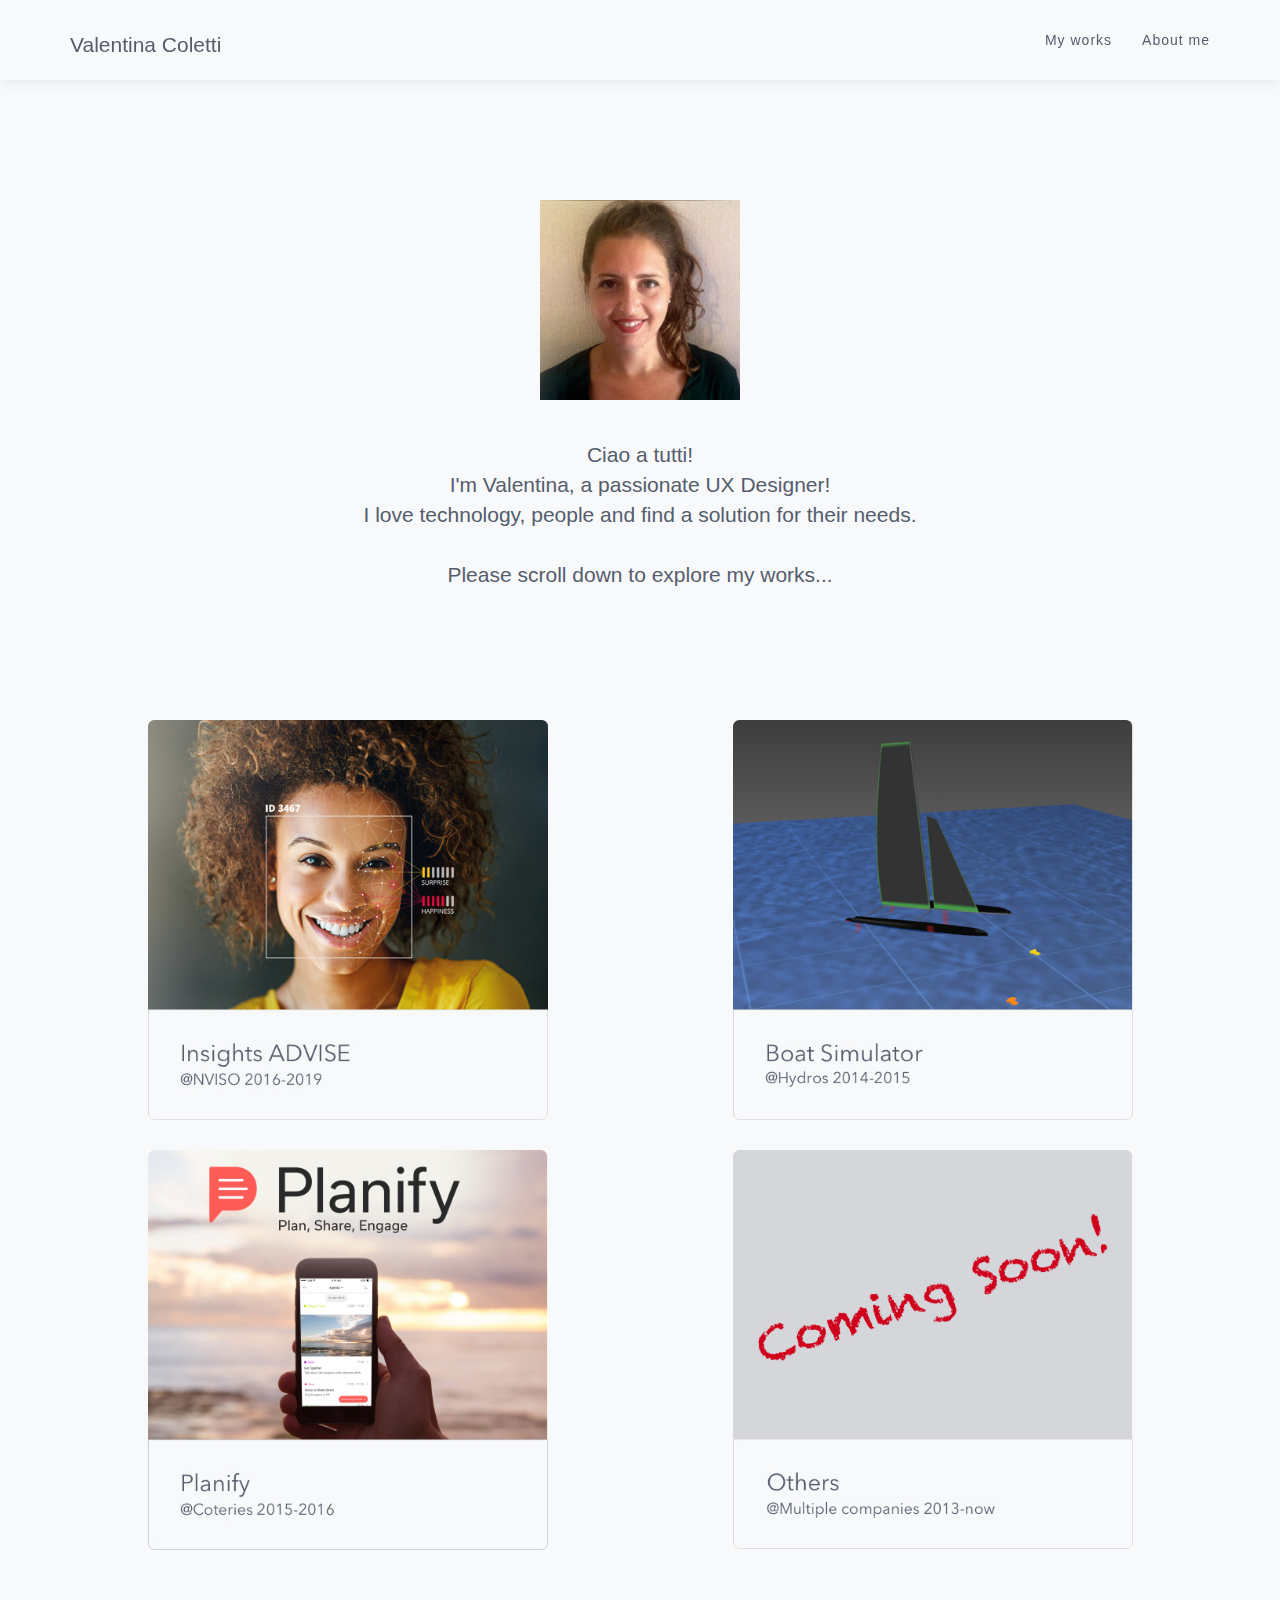
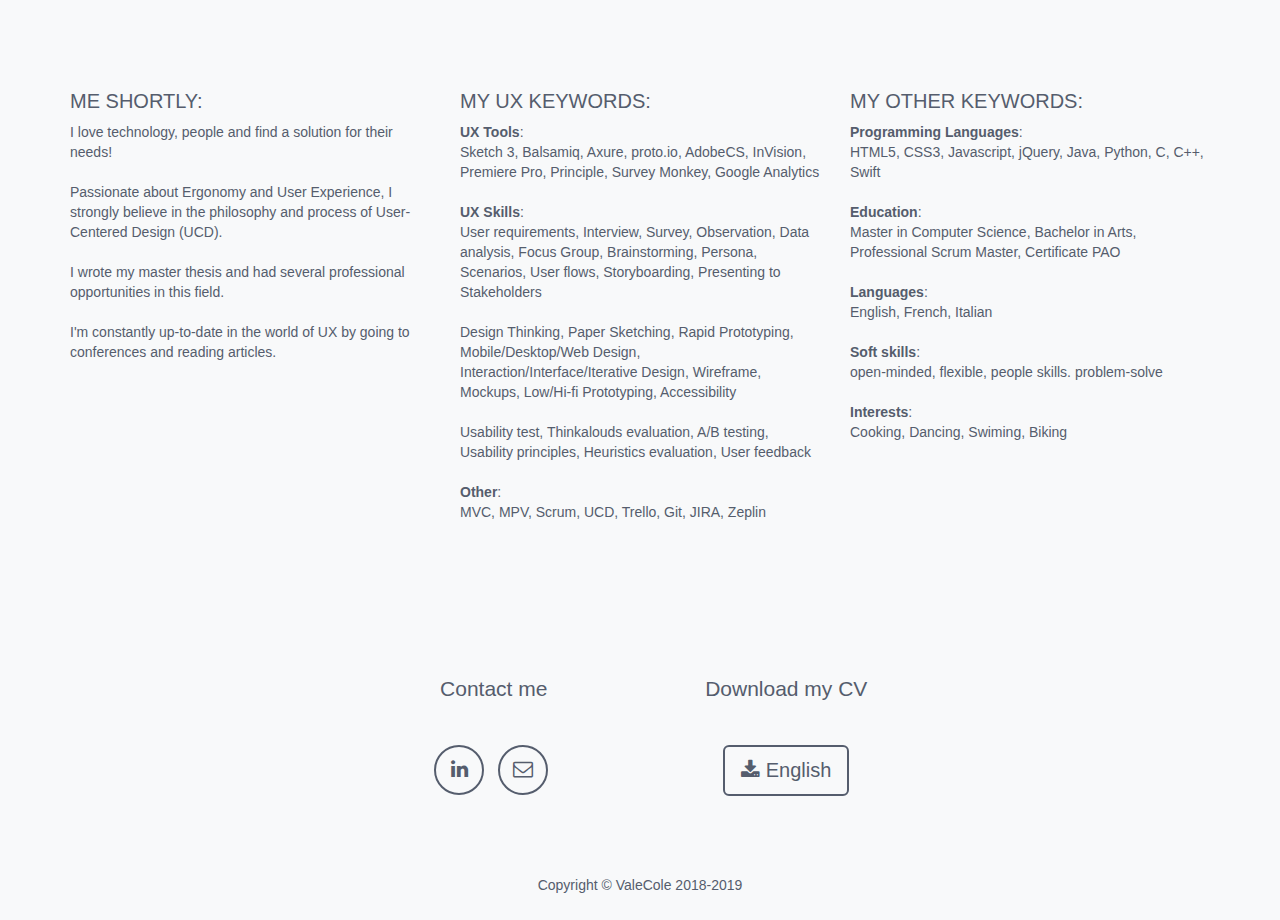
==== commit bcff7029: "redirect" ====
--- a/index.html
+++ b/index.html
@@ -28,6 +28,9 @@
         <script src="https://oss.maxcdn.com/libs/html5shiv/3.7.0/html5shiv.js"></script>
         <script src="https://oss.maxcdn.com/libs/respond.js/1.4.2/respond.min.js"></script>
         <![endif]-->
+
+        <link rel="canonical" href="www.uxcolet.com"/>
+
     <script>
       (function(i,s,o,g,r,a,m){i['GoogleAnalyticsObject']=r;i[r]=i[r]||function(){
       (i[r].q=i[r].q||[]).push(arguments)},i[r].l=1*new Date();a=s.createElement(o),
@@ -37,10 +40,9 @@
       ga('create', 'UA-87946985-1', 'auto');
       ga('send', 'pageview');
 
-      if (window.location = "www.uxcolet.com") {
-         window.location.href = 'https://valec.github.io/portfolio-valentina-coletti/index.html'; 
+      if (window.location.href== "https://valec.github.io/portfolio-valentina-coletti/index.html") {
+          window.location.href = 'www.uxcolet.com';
       }
-
     </script>
 
     </head>
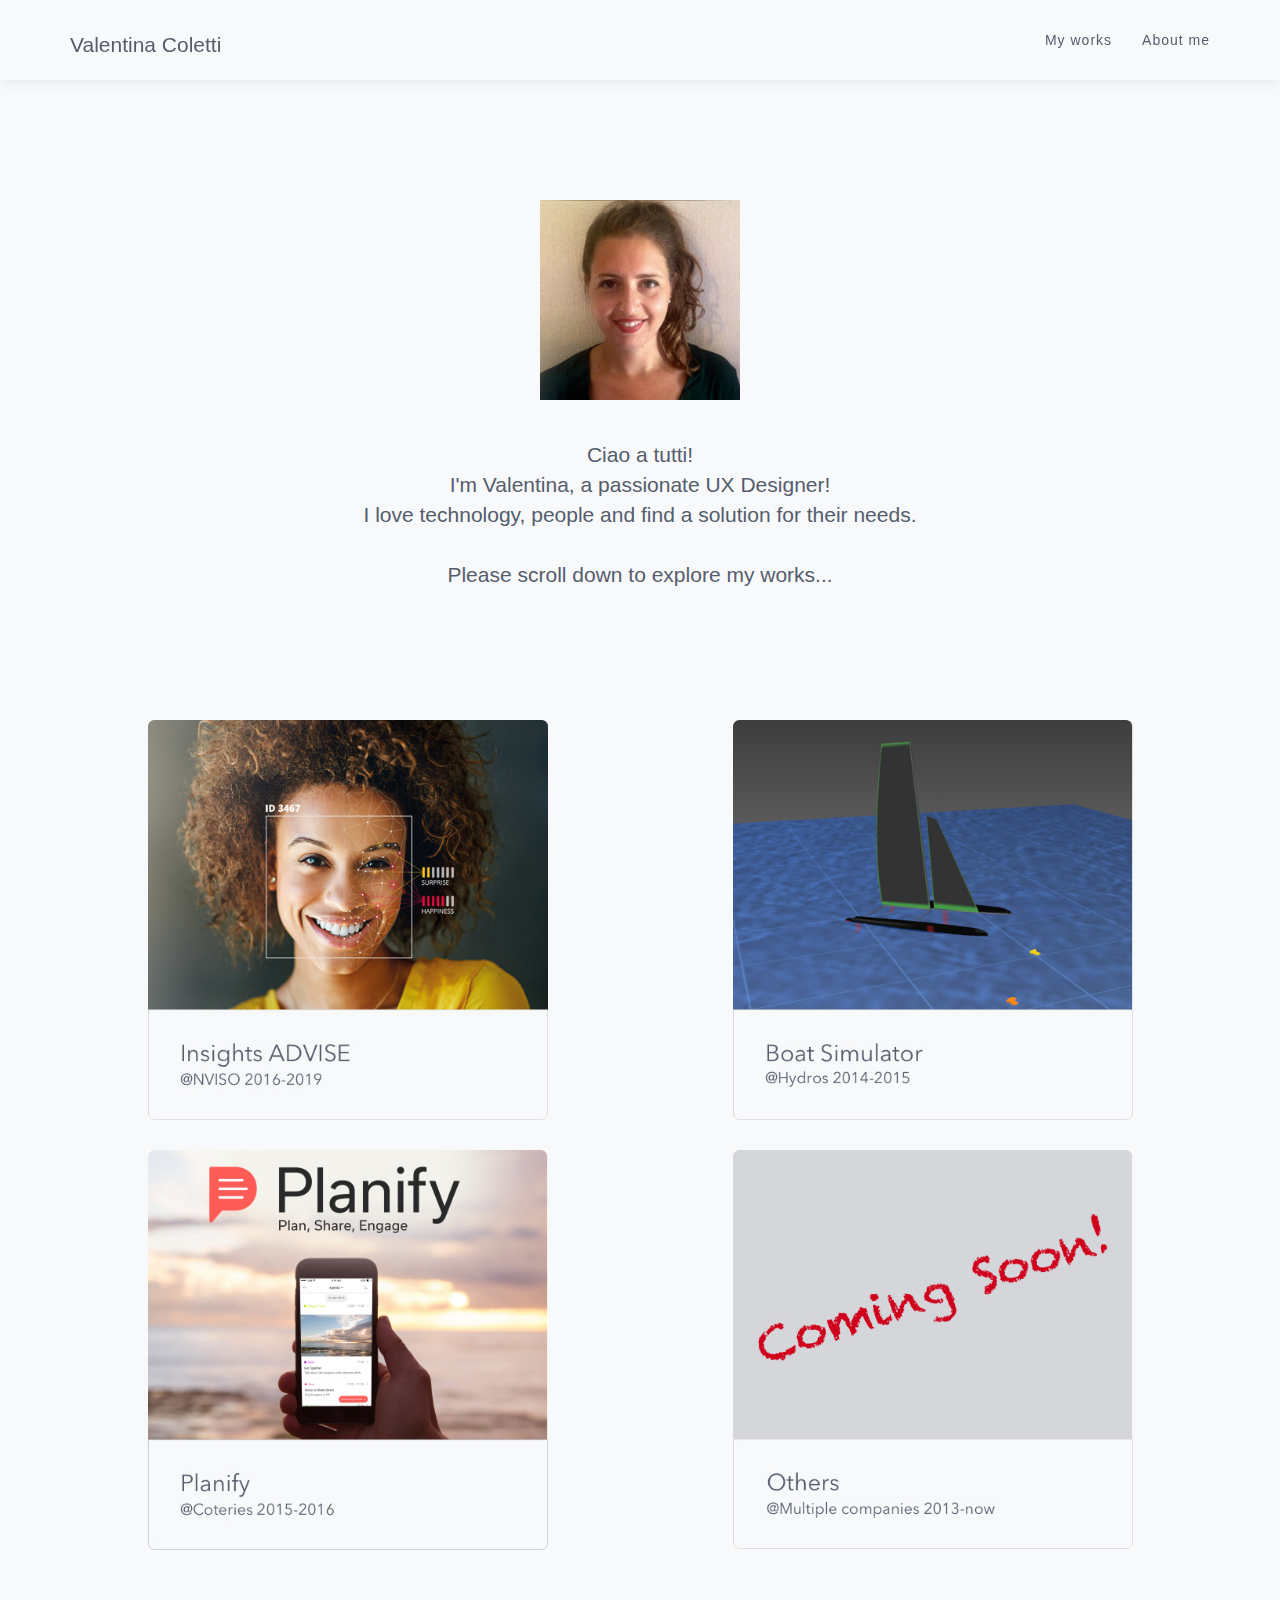
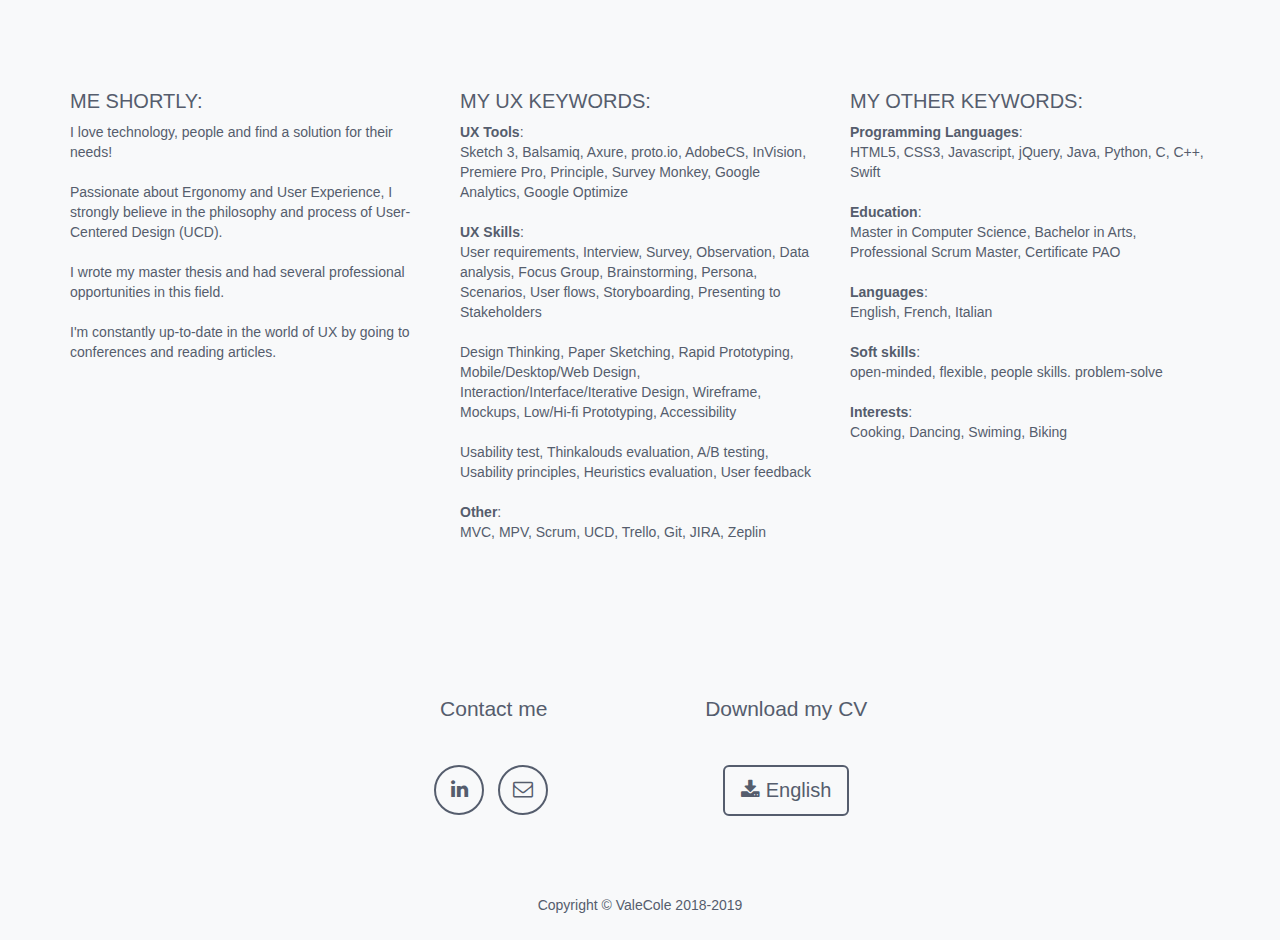
==== commit b63a0591: "Added Google Optimize" ====
--- a/index.html
+++ b/index.html
@@ -43,8 +43,20 @@
       if (window.location.href== "https://valec.github.io/portfolio-valentina-coletti/index.html") {
           window.location.href = 'www.uxcolet.com';
       }
+
+      <!-- Start VWO Asynchronous Code -->
+      var _vwo_code=(function(){
+      var account_id=414532,
+      settings_tolerance=2000,
+      library_tolerance=2500,
+      use_existing_jquery=false,
+      /* DO NOT EDIT BELOW THIS LINE */
+      f=false,d=document;return{use_existing_jquery:function(){return use_existing_jquery;},library_tolerance:function(){return library_tolerance;},finish:function(){if(!f){f=true;var a=d.getElementById('_vis_opt_path_hides');if(a)a.parentNode.removeChild(a);}},finished:function(){return f;},load:function(a){var b=d.createElement('script');b.src=a;b.type='text/javascript';b.innerText;b.onerror=function(){_vwo_code.finish();};d.getElementsByTagName('head')[0].appendChild(b);},init:function(){settings_timer=setTimeout('_vwo_code.finish()',settings_tolerance);var a=d.createElement('style'),b='body{opacity:0 !important;filter:alpha(opacity=0) !important;background:none !important;}',h=d.getElementsByTagName('head')[0];a.setAttribute('id','_vis_opt_path_hides');a.setAttribute('type','text/css');if(a.styleSheet)a.styleSheet.cssText=b;else a.appendChild(d.createTextNode(b));h.appendChild(a);this.load('//dev.visualwebsiteoptimizer.com/j.php?a='+account_id+'&u='+encodeURIComponent(d.URL)+'&r='+Math.random());return settings_timer;}};}());_vwo_settings_timer=_vwo_code.init();
+      <!-- End VWO Asynchronous Code -->
+
+    	window.VWO = window.VWO || [];
+    	window.VWO.push(['track.revenueConversion',"REPLACE_THIS_WITH_ACTUAL_REVENUE"]);
     </script>
-
     </head>
 
     <body id="page-top" class="index">
@@ -163,7 +175,7 @@
                     </div>
                     <div class="col-xs-12 col-lg-4">
                         <h5>MY UX KEYWORDS:</h5>
-                        <b class="less">UX Tools</b>: <br>Sketch 3, Balsamiq, Axure, proto.io, AdobeCS, InVision, Premiere Pro, Principle, Survey Monkey, Google Analytics<br><br>
+                        <b class="less">UX Tools</b>: <br>Sketch 3, Balsamiq, Axure, proto.io, AdobeCS, InVision, Premiere Pro, Principle, Survey Monkey, Google Analytics, Google Optimize<br><br>
                         <b class="less">UX Skills</b>: <br>User requirements, Interview, Survey, Observation, Data analysis, Focus Group, Brainstorming, Persona, Scenarios, User flows, Storyboarding, Presenting to Stakeholders<br><br>
                         Design Thinking, Paper Sketching, Rapid Prototyping, Mobile/Desktop/Web Design, Interaction/Interface/Iterative Design, Wireframe, Mockups, Low/Hi-fi Prototyping, Accessibility <br><br>
                         Usability test, Thinkalouds evaluation, A/B testing, Usability principles, Heuristics evaluation, User feedback<br><br>
@@ -196,7 +208,7 @@
                                 <a href="https://ch.linkedin.com/in/valentina-coletti" target="_blank" class="btn-social btn-outline"><i class="fa fa-fw fa-linkedin"></i></a>
                             </li>
                             <li>
-                                <a href="mailto:valentina.coletti14@gmail.com" class="btn-social btn-outline"><i class="fa fa-fw fa-envelope-o"></i></a>
+                                <a href="mailto:valentina@uxcolet.com" class="btn-social btn-outline"><i class="fa fa-fw fa-envelope-o"></i></a>
                             </li>
                         </ul>
                     </div>
@@ -367,10 +379,6 @@
                                 Here a small example:
                                 <div class="embed-responsive embed-responsive-16by9">
                                   <iframe class="embed-responsive-item" src="img/works/nviso/nvisoEvaluation.mp4" allowfullscreen></iframe>
-                                  <script type="text/javascript">
-                                  /* play video twice as fast */
-                                  document.getElementById("nvisoEvaluation").playbackRate = 2.0;
-                                  </script>
                                 </div>
                                 <br><br>
                                 <p>
@@ -556,10 +564,6 @@
                             Here a small example:
                             <div class="embed-responsive embed-responsive-16by9">
                               <iframe class="embed-responsive-item" src="img/works/hydros/hydrosEvaluation.mp4" allowfullscreen></iframe>
-                              <script type="text/javascript">
-                              /* play video twice as fast */
-                              document.getElementById("nvisoEvaluation").playbackRate = 2.0;
-                              </script>
                             </div>
                           <br>
                           <h6>Development and final product</h6>
@@ -772,10 +776,6 @@
                     <br>
                     <div class="embed-responsive embed-responsive-16by9">
                       <iframe class="embed-responsive-item" src="img/projects/Hydros/simuUtilisation.mp4" allowfullscreen></iframe>
-                      <script type="text/javascript">
-                      /* play video twice as fast */
-                      document.getElementById("simu_hydros_video").playbackRate = 2.0;
-                      </script>
                     </div>
                         <section id="final">
                             <div class="container">
